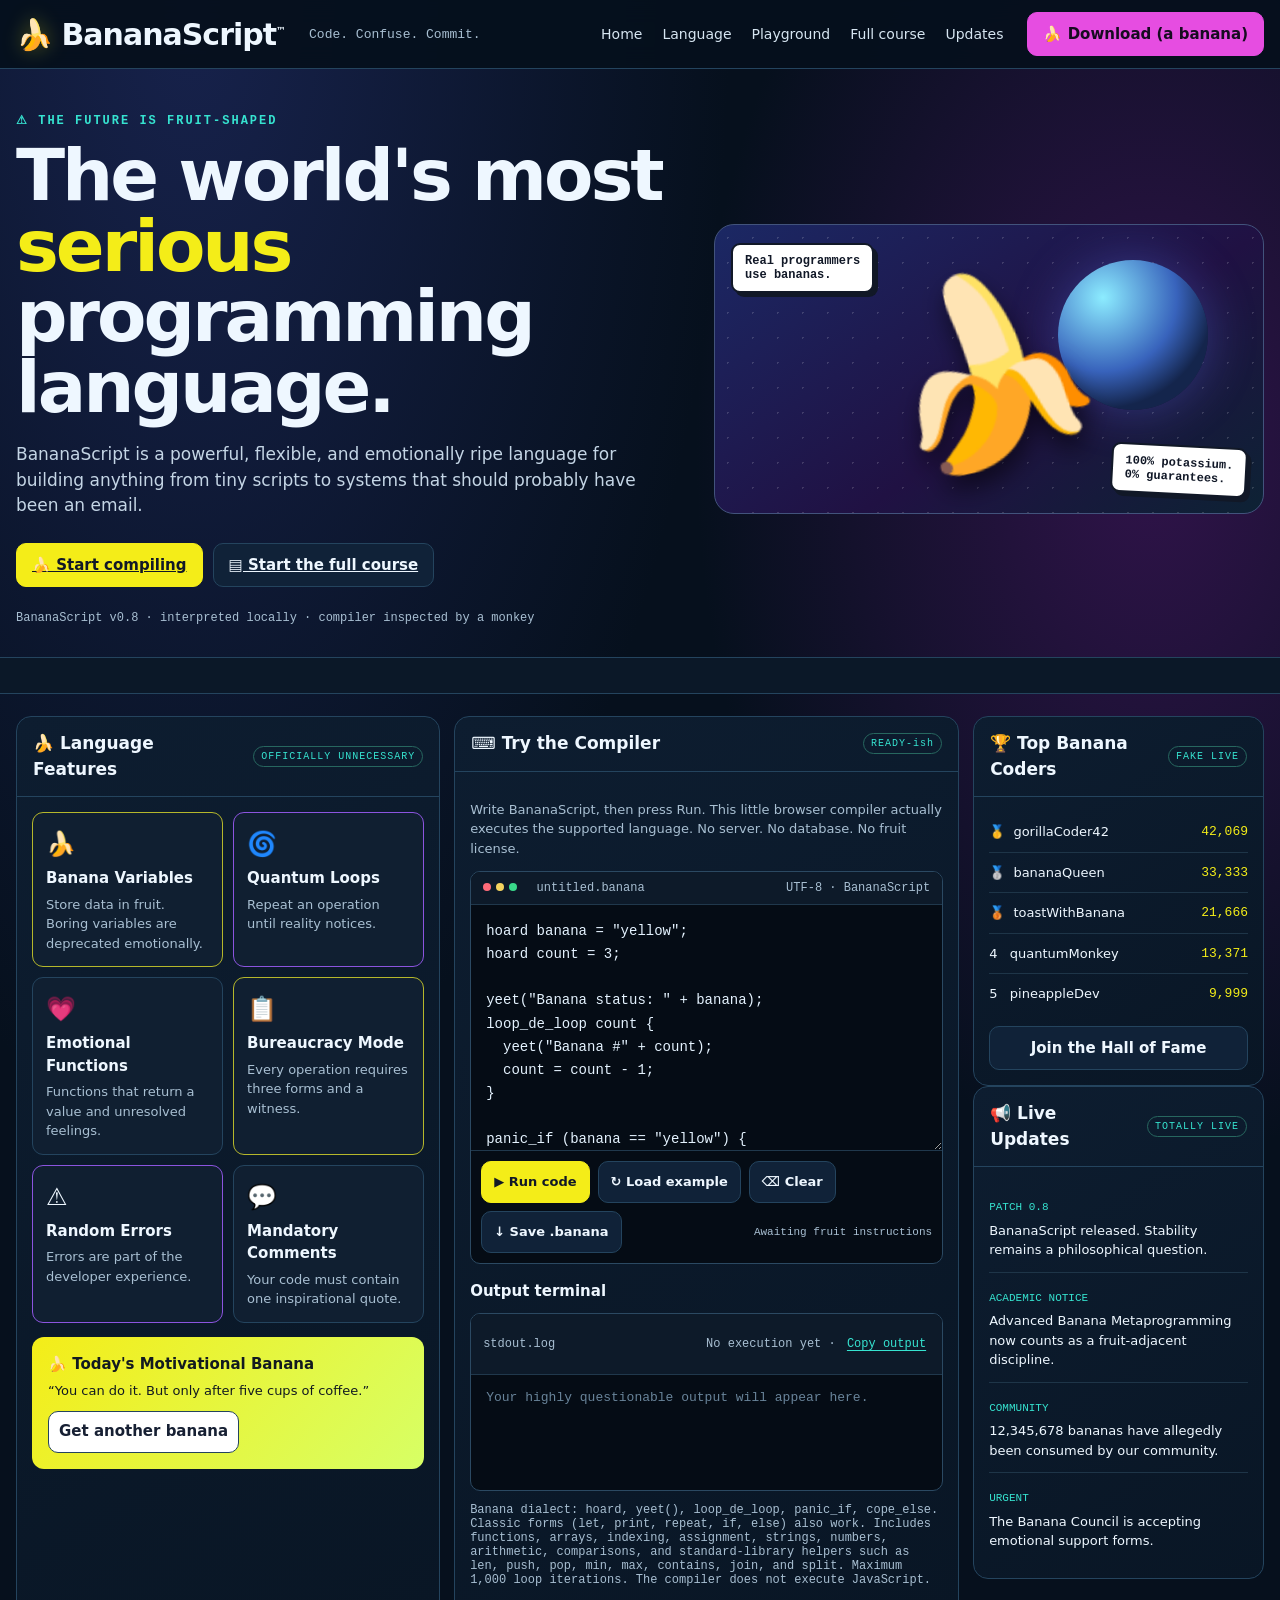
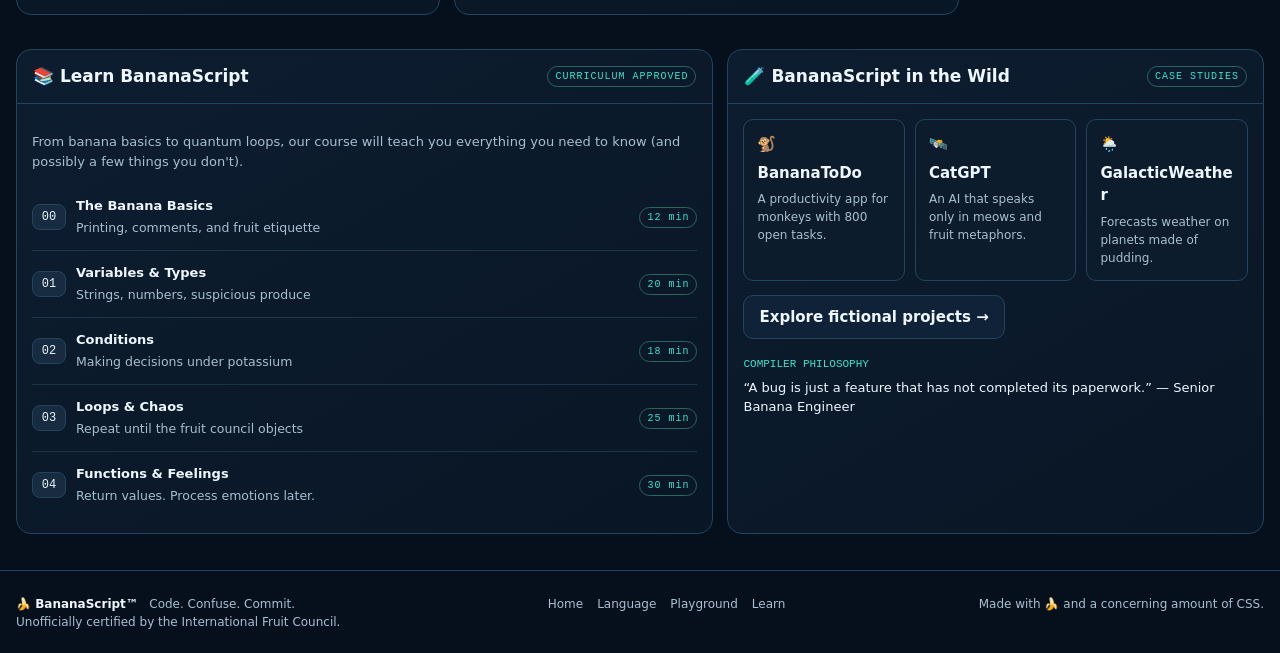
==== index.html @ ea444e45 "Update BananaScript release version to v0.8" ====
<!doctype html>
<html lang="en">
<head>
  <meta charset="utf-8">
  <meta name="viewport" content="width=device-width, initial-scale=1">
  <meta name="theme-color" content="#06101d"><meta name="description" content="Learn programming from zero to advanced with absurd examples, real concepts, and hands-on practice."><link rel="manifest" href="manifest.webmanifest"><link rel="icon" type="image/svg+xml" href="assets/banana.svg"><link rel="apple-touch-icon" href="assets/banana.svg">
  <meta name="description" content="BananaScript: a deeply unserious programming language with a surprisingly real browser compiler.">
  <title>BananaScript — Code. Confuse. Commit.</title>
  <link rel="stylesheet" href="css/style.css">
  <script src="js/app.js" defer></script><script src="js/pwa.js" defer></script>
</head>
<body>
<header class="topbar">
  <div class="wrap nav">
    <a class="brand" href="#home"><span class="banana">🍌</span> BananaScript<sup>™</sup></a>
    <span class="tagline">Code. Confuse. Commit.</span>
    <nav class="navlinks" aria-label="Main navigation">
      <a href="index.html">Home</a><a href="#language">Language</a><a href="#playground">Playground</a><a href="learn.html">Full course</a><a href="#updates">Updates</a>
    </nav>
    <div class="nav-actions"><button class="navbutton" id="installButton" hidden>⬇ Install app</button><button class="navbutton" id="bananaButton">🍌 Download (a banana)</button></div>
  </div>
</header>
<main id="home">
  <section class="wrap hero">
    <div>
      <div class="eyebrow">⚠ THE FUTURE IS FRUIT-SHAPED</div>
      <h1>The world's most <span>serious</span> programming language.</h1>
      <p>BananaScript is a powerful, flexible, and emotionally ripe language for building anything from tiny scripts to systems that should probably have been an email.</p>
      <div class="actions"><a class="btn primary" href="#playground">🍌 Start compiling</a><a class="btn" href="learn.html">▤ Start the full course</a></div>
      <div class="micro">BananaScript v0.8 · interpreted locally · compiler inspected by a monkey</div>
    </div>
    <div class="hero-art" aria-label="A banana in a cosmic programming universe">
      <div class="planet"></div><div class="bigbanana" aria-hidden="true">🍌</div>
      <div class="floatnote note1">Real programmers<br>use bananas.</div>
      <div class="floatnote note2">100% potassium.<br>0% guarantees.</div>
    </div>
  </section>
  <div class="ticker" aria-hidden="true"><span>🍌 BREAKING: BANANAS DECLARED TURING-COMPLETE BY A PANEL OF THREE MONKEYS · NEW PATCH: FIXED A BUG, INTRODUCED A FRUIT · PLEASE DO NOT RUN THE COMPILER IN A MICROWAVE · THE BANANA COUNCIL IS WATCHING · </span></div>
  <section class="wrap layout">
    <section class="panel" id="language">
      <div class="panelhead"><h2>🍌 Language Features</h2><span class="pill">OFFICIALLY UNNECESSARY</span></div>
      <div class="panelbody">
        <div class="featuregrid">
          <article class="feature"><div class="emoji">🍌</div><h3>Banana Variables</h3><p>Store data in fruit. Boring variables are deprecated emotionally.</p></article>
          <article class="feature"><div class="emoji">🌀</div><h3>Quantum Loops</h3><p>Repeat an operation until reality notices.</p></article>
          <article class="feature"><div class="emoji">💗</div><h3>Emotional Functions</h3><p>Functions that return a value and unresolved feelings.</p></article>
          <article class="feature"><div class="emoji">📋</div><h3>Bureaucracy Mode</h3><p>Every operation requires three forms and a witness.</p></article>
          <article class="feature"><div class="emoji">⚠️</div><h3>Random Errors</h3><p>Errors are part of the developer experience.</p></article>
          <article class="feature"><div class="emoji">💬</div><h3>Mandatory Comments</h3><p>Your code must contain one inspirational quote.</p></article>
        </div>
        <div class="bananaquote"><strong>🍌 Today's Motivational Banana</strong><p id="quote">“You can do it. But only after five cups of coffee.”</p><button class="btn quote-btn" id="quoteButton">Get another banana</button></div>
      </div>
    </section>
    <section class="panel" id="playground">
      <div class="panelhead"><h2>⌨ Try the Compiler</h2><span class="pill" id="compilerState">READY-ish</span></div>
      <div class="panelbody">
        <p class="intro">Write BananaScript, then press Run. This little browser compiler actually executes the supported language. No server. No database. No fruit license.</p>
        <div class="codebox">
          <div class="editorbar"><span><i class="dot red"></i><i class="dot yellow"></i><i class="dot green"></i> &nbsp;untitled.banana</span><span>UTF-8 · BananaScript</span></div>
          <label class="sr" for="editor">BananaScript code editor</label>
          <textarea class="editor" id="editor" spellcheck="false" autocapitalize="off" autocomplete="off">hoard banana = "yellow";
hoard count = 3;

yeet("Banana status: " + banana);
loop_de_loop count {
  yeet("Banana #" + count);
  count = count - 1;
}

panic_if (banana == "yellow") {
  yeet("Potassium protocol: APPROVED");
} cope_else {
  yeet("Please contact Fruit Support.");
}</textarea>
          <div class="toolbar"><button class="btn primary" id="runButton">▶ Run code</button><button class="btn" id="exampleButton">↻ Load example</button><button class="btn" id="clearButton">⌫ Clear</button><button class="btn" id="saveCodeButton">↓ Save .banana</button><span class="status" id="status">Awaiting fruit instructions</span></div>
        </div>
        <h3 class="subheading">Output terminal</h3>
        <div class="codebox"><div class="editorbar"><span>stdout.log</span><span><span id="runtime">No execution yet</span> · <button class="text-button" id="copyOutputButton" type="button">Copy output</button></span></div><pre class="output" id="output" aria-live="polite"></pre></div>
        <p class="micro footnote">Banana dialect: hoard, yeet(), loop_de_loop, panic_if, cope_else. Classic forms (let, print, repeat, if, else) also work. Includes functions, arrays, indexing, assignment, strings, numbers, arithmetic, comparisons, and standard-library helpers such as len, push, pop, min, max, contains, join, and split. Maximum 1,000 loop iterations. The compiler does not execute JavaScript.</p>
      </div>
    </section>
    <aside class="sidecol">
      <section class="panel">
        <div class="panelhead"><h3>🏆 Top Banana Coders</h3><span class="pill">FAKE LIVE</span></div>
        <div class="panelbody">
          <div class="rankrow"><span>🥇 &nbsp;gorillaCoder42</span><span>42,069</span></div>
          <div class="rankrow"><span>🥈 &nbsp;bananaQueen</span><span>33,333</span></div>
          <div class="rankrow"><span>🥉 &nbsp;toastWithBanana</span><span>21,666</span></div>
          <div class="rankrow"><span>4 &nbsp; quantumMonkey</span><span>13,371</span></div>
          <div class="rankrow"><span>5 &nbsp; pineappleDev</span><span>9,999</span></div>
          <button class="btn full" id="hallButton">Join the Hall of Fame</button>
        </div>
      </section>
      <section class="panel" id="updates">
        <div class="panelhead"><h3>📢 Live Updates</h3><span class="pill">TOTALLY LIVE</span></div>
        <div class="panelbody">
          <article class="notice"><small>PATCH 0.8</small><p>BananaScript released. Stability remains a philosophical question.</p></article>
          <article class="notice"><small>ACADEMIC NOTICE</small><p>Advanced Banana Metaprogramming now counts as a fruit-adjacent discipline.</p></article>
          <article class="notice"><small>COMMUNITY</small><p>12,345,678 bananas have allegedly been consumed by our community.</p></article>
          <article class="notice"><small>URGENT</small><p>The Banana Council is accepting emotional support forms.</p></article>
        </div>
      </section>
    </aside>
  </section>
  <section class="wrap bottomgrid" id="learn">
    <section class="panel">
      <div class="panelhead"><h2>📚 Learn BananaScript</h2><span class="pill">CURRICULUM APPROVED</span></div>
      <div class="panelbody">
        <p class="intro">From banana basics to quantum loops, our course will teach you everything you need to know (and possibly a few things you don't).</p>
        <div class="lessonrow"><span class="lessonnum">00</span><div><strong>The Banana Basics</strong><small>Printing, comments, and fruit etiquette</small></div><span class="pill">12 min</span></div>
        <div class="lessonrow"><span class="lessonnum">01</span><div><strong>Variables &amp; Types</strong><small>Strings, numbers, suspicious produce</small></div><span class="pill">20 min</span></div>
        <div class="lessonrow"><span class="lessonnum">02</span><div><strong>Conditions</strong><small>Making decisions under potassium</small></div><span class="pill">18 min</span></div>
        <div class="lessonrow"><span class="lessonnum">03</span><div><strong>Loops &amp; Chaos</strong><small>Repeat until the fruit council objects</small></div><span class="pill">25 min</span></div>
        <div class="lessonrow"><span class="lessonnum">04</span><div><strong>Functions &amp; Feelings</strong><small>Return values. Process emotions later.</small></div><span class="pill">30 min</span></div>
      </div>
    </section>
    <section class="panel">
      <div class="panelhead"><h2>🧪 BananaScript in the Wild</h2><span class="pill">CASE STUDIES</span></div>
      <div class="panelbody">
        <div class="docs"><article class="doc"><span>🐒</span><strong>BananaToDo</strong><p>A productivity app for monkeys with 800 open tasks.</p></article><article class="doc"><span>🛰️</span><strong>CatGPT</strong><p>An AI that speaks only in meows and fruit metaphors.</p></article><article class="doc"><span>🌦️</span><strong>GalacticWeather</strong><p>Forecasts weather on planets made of pudding.</p></article></div>
        <button class="btn projects-btn" id="projectsButton">Explore fictional projects →</button>
        <article class="notice"><small>COMPILER PHILOSOPHY</small><p>“A bug is just a feature that has not completed its paperwork.” — Senior Banana Engineer</p></article>
      </div>
    </section>
  </section>
</main>
<footer class="footer"><div class="wrap footerinner"><div><strong>🍌 BananaScript™</strong> &nbsp; Code. Confuse. Commit.<br><span>Unofficially certified by the International Fruit Council.</span></div><div><a href="#home">Home</a><a href="#language">Language</a><a href="#playground">Playground</a><a href="#learn">Learn</a></div><div>Made with 🍌 and a concerning amount of CSS.</div></div></footer>
<div class="toast" id="toast" role="status"></div>
</body>
</html>
---- css/style.css ----
:root{--bg:#06101d;--panel:#0b1a2b;--line:#24445e;--text:#eef7ff;--muted:#a8bfd2;--yellow:#f4ed18;--pink:#e64de1;--cyan:#36e3d0}
*{box-sizing:border-box}html{scroll-behavior:smooth}body{margin:0;background:radial-gradient(ellipse at 15% 0%,#17224c 0,transparent 35%),radial-gradient(ellipse at 90% 20%,#30134a 0,transparent 28%),var(--bg);color:var(--text);font:15px/1.5 system-ui,-apple-system,Segoe UI,sans-serif}a{color:inherit}button,textarea{font:inherit}button{cursor:pointer}.wrap{width:min(1400px,100% - 32px);margin:auto}.topbar{position:sticky;top:0;z-index:10;background:#06101df2;backdrop-filter:blur(12px);border-bottom:1px solid var(--line)}.nav{min-height:68px;display:flex;align-items:center;gap:24px}.brand{font-size:clamp(20px,3vw,30px);font-weight:900;letter-spacing:-1px;text-decoration:none;white-space:nowrap}.brand sup{font-size:10px}.banana{color:var(--yellow);filter:drop-shadow(0 0 10px #f4ed1850)}.tagline{color:var(--muted);font:13px ui-monospace,monospace}.navlinks{display:flex;gap:20px;margin-left:auto}.navlinks a{text-decoration:none;color:#d6e5f1;font-size:14px}.navlinks a:hover{color:var(--yellow)}.navbutton,.btn{border:1px solid var(--line);border-radius:10px;padding:10px 15px;background:#102238;color:var(--text);font-weight:750}.navbutton{background:var(--pink);border-color:var(--pink);color:#160b20}.btn:hover,.navbutton:hover{transform:translateY(-1px);filter:brightness(1.08)}.hero{display:grid;grid-template-columns:1.1fr .9fr;gap:26px;align-items:center;padding:44px 0 32px}.eyebrow{color:var(--cyan);font:700 12px ui-monospace,monospace;letter-spacing:2px}.hero h1{font-size:clamp(38px,6vw,72px);line-height:.98;letter-spacing:-3px;margin:12px 0 20px}.hero h1 span{color:var(--yellow)}.hero p{color:#c4d5e5;max-width:650px;font-size:17px}.actions{display:flex;gap:10px;flex-wrap:wrap;margin:24px 0}.btn.primary{background:var(--yellow);color:#111827;border-color:var(--yellow)}.micro{font:12px ui-monospace,monospace;color:var(--muted)}.hero-art{position:relative;min-height:290px;border:1px solid #42537c;border-radius:20px;overflow:hidden;background:linear-gradient(145deg,#1b2864,#201143 58%,#0d2234);display:grid;place-items:center}.hero-art:before{content:"";position:absolute;inset:0;background-image:radial-gradient(#ffffff80 1px,transparent 1px);background-size:25px 25px;opacity:.3}.planet{position:absolute;width:150px;height:150px;border-radius:50%;right:10%;top:12%;background:radial-gradient(circle at 30% 25%,#8cecff,#3863bc 48%,#14254c 72%);box-shadow:0 0 50px #5f7eff55}.bigbanana{z-index:1;font-size:clamp(100px,18vw,180px);filter:drop-shadow(0 14px 12px #0008);transform:rotate(-12deg)}.floatnote{position:absolute;z-index:2;background:#fff;color:#111827;border:2px solid #111827;border-radius:9px;padding:9px 12px;font:700 12px ui-monospace,monospace;box-shadow:4px 4px 0 #111827}.note1{top:18px;left:16px}.note2{right:16px;bottom:18px;transform:rotate(3deg)}.ticker{border-block:1px solid var(--line);background:#0b1828;padding:10px 0;overflow:hidden;color:var(--yellow);font:12px ui-monospace,monospace;white-space:nowrap}.ticker span{display:inline-block;padding-left:100%;animation:marquee 28s linear infinite}@keyframes marquee{to{transform:translateX(-100%)}}.layout{display:grid;grid-template-columns:minmax(0,1.05fr) minmax(0,1.25fr) minmax(230px,.72fr);gap:14px;padding:22px 0 34px}.panel{background:linear-gradient(150deg,#0d1d30,#091625);border:1px solid var(--line);border-radius:15px;overflow:hidden;min-width:0}.panelhead{padding:14px 16px;border-bottom:1px solid var(--line);display:flex;align-items:center;justify-content:space-between;gap:10px}.panelhead h2,.panelhead h3{margin:0;font-size:17px}.panelbody{padding:15px}.featuregrid{display:grid;grid-template-columns:1fr 1fr;gap:10px}.feature{border:1px solid var(--line);border-radius:11px;padding:13px;background:#101f31}.feature:nth-child(3n+1){border-color:#b5b72b}.feature:nth-child(3n+2){border-color:#8b54df}.emoji{font-size:24px}.feature h3{margin:5px 0;font-size:15px}.feature p,.intro{color:var(--muted);font-size:13px}.feature p{margin:0}.sectionlabel,.pill{font:10px ui-monospace,monospace;color:var(--cyan);letter-spacing:1px}.pill{border:1px solid #27675f;border-radius:99px;padding:4px 7px;white-space:nowrap}.codebox{background:#050c15;border:1px solid #2b4962;border-radius:10px;overflow:hidden}.editorbar{display:flex;align-items:center;justify-content:space-between;background:#0d1a29;padding:9px 12px;color:var(--muted);font:12px ui-monospace,monospace;border-bottom:1px solid #20384c}.dot{display:inline-block;width:8px;height:8px;border-radius:50%;background:#ff6b79;margin-right:5px}.dot.yellow{background:#f4d35e}.dot.green{background:#39d98a}.editor{display:block;width:100%;min-height:245px;resize:vertical;border:0;outline:0;background:transparent;color:#e5f3ff;padding:15px;font:14px/1.65 ui-monospace,SFMono-Regular,Consolas,monospace;tab-size:2;white-space:pre;overflow:auto}.toolbar{display:flex;gap:8px;flex-wrap:wrap;padding:10px;border-top:1px solid #20384c}.toolbar .btn{padding:8px 12px;font-size:13px}.status{margin-left:auto;align-self:center;color:var(--muted);font:11px ui-monospace,monospace}.output{min-height:115px;max-height:250px;overflow:auto;margin:0;padding:13px 15px;white-space:pre-wrap;overflow-wrap:anywhere;color:#c5f9e8;font:13px/1.6 ui-monospace,monospace}.output:empty:before{content:"Your highly questionable output will appear here.";color:#69849a}.output.error{color:#ff9cad}.subheading{font-size:15px;margin:16px 0 10px}.rankrow{display:flex;justify-content:space-between;gap:10px;padding:10px 0;border-bottom:1px solid #1e3548;font-size:13px}.rankrow:last-of-type{border:0}.rankrow span:last-child{color:var(--yellow);font-family:ui-monospace,monospace}.full{width:100%;margin-top:12px}.bananaquote{background:linear-gradient(130deg,#f4ed18,#d7ff65);color:#121a20;border-radius:12px;padding:16px;margin-top:14px}.bananaquote strong{display:block;font-size:15px}.bananaquote p{margin:6px 0 0;font-size:13px}.quote-btn{margin-top:10px;background:#fff;color:#172033;padding:6px 10px}.notice{padding:12px 0;border-bottom:1px solid #1e3548}.notice:last-child{border:0}.notice small{color:var(--cyan);font:11px ui-monospace,monospace}.notice p{margin:4px 0 0;font-size:13px}.lessonrow{display:grid;grid-template-columns:34px 1fr auto;gap:10px;align-items:center;padding:12px 0;border-bottom:1px solid #1e3548}.lessonrow:last-child{border:0}.lessonnum{background:#172c41;border:1px solid var(--line);border-radius:8px;text-align:center;padding:5px;font:12px ui-monospace,monospace}.lessonrow strong{font-size:13px;display:block}.lessonrow small{color:var(--muted)}.bottomgrid{display:grid;grid-template-columns:1.3fr 1fr;gap:14px;padding-bottom:36px}.docs{display:grid;grid-template-columns:repeat(3,1fr);gap:10px}.doc{padding:13px;border:1px solid var(--line);border-radius:10px;background:#0d1c2c}.doc strong{display:block;margin:6px 0}.doc p{font-size:12px;color:var(--muted);margin:0}.projects-btn{margin-top:14px}.footer{border-top:1px solid var(--line);padding:24px 0;color:var(--muted);font-size:12px}.footerinner{display:flex;justify-content:space-between;gap:16px;flex-wrap:wrap}.footer strong{color:var(--text)}.footer a{margin-left:14px;text-decoration:none}.toast{position:fixed;bottom:18px;left:50%;transform:translateX(-50%);background:var(--yellow);color:#111827;padding:11px 16px;border-radius:10px;font-weight:800;box-shadow:0 8px 30px #0008;display:none;z-index:20}.toast.show{display:block}.sr{position:absolute;width:1px;height:1px;padding:0;margin:-1px;overflow:hidden;clip:rect(0,0,0,0);white-space:nowrap;border:0}
@media(max-width:1050px){.layout{grid-template-columns:1fr 1.2fr}.sidecol{grid-column:1/-1;display:grid;grid-template-columns:1fr 1fr;gap:14px}.navlinks{gap:12px}.tagline{display:none}}
@media(max-width:720px){.wrap{width:min(100% - 22px,1400px)}.nav{gap:12px;min-height:60px}.navlinks{display:none}.navbutton{margin-left:auto;padding:8px 10px;font-size:12px}.hero{grid-template-columns:1fr;padding-top:28px}.hero h1{letter-spacing:-2px}.hero-art{min-height:220px}.layout{grid-template-columns:1fr}.sidecol{grid-column:auto;display:flex;flex-direction:column}.bottomgrid{grid-template-columns:1fr}.docs{grid-template-columns:1fr}.featuregrid{grid-template-columns:1fr 1fr}.panelhead{align-items:flex-start}.panelhead h2,.panelhead h3{font-size:15px}.pill{font-size:9px}.status{width:100%;margin-left:0}}
@media(prefers-reduced-motion:reduce){*,*:before,*:after{animation:none!important;scroll-behavior:auto!important}}
/* PWA controls and small-screen resilience */
.nav-actions{display:flex;align-items:center;gap:8px}.navbutton[hidden]{display:none!important}img,svg,video,canvas{max-width:100%}pre,code{overflow-wrap:anywhere}textarea{max-width:100%;min-width:0}@media(max-width:760px){.nav{flex-wrap:wrap;gap:10px}.navlinks{order:3;width:100%;overflow-x:auto;white-space:nowrap;padding-bottom:5px}.tagline{display:none}.nav-actions{margin-left:auto;flex-wrap:wrap}.navbutton{font-size:12px;padding:9px 10px}.hero,.layout,.bottomgrid,.academy-layout,.practice-grid,.course-bottom{grid-template-columns:minmax(0,1fr)!important}.wrap{width:min(100% - 24px,1200px)}.panelhead{gap:10px;flex-wrap:wrap}.toolbar{flex-wrap:wrap}.toolbar .btn{max-width:100%}.lesson-nav{flex-wrap:wrap}.lesson-nav .btn{flex:1 1 130px}.syllabus-grid,.syntax-grid,.featuregrid{grid-template-columns:repeat(auto-fit,minmax(min(100%,220px),1fr))!important}.editor{font-size:14px;min-height:220px}.course-stamp{max-width:260px;margin:auto}}@media(max-width:380px){.nav-actions{width:100%}.nav-actions .navbutton{flex:1}.hero h1{font-size:clamp(2.2rem,12vw,3.5rem)}.panelbody{padding:14px}}

.text-button{border:0;background:transparent;color:var(--cyan);font:inherit;text-decoration:underline;text-underline-offset:3px;cursor:pointer;padding:2px 4px}.text-button:hover{color:var(--yellow)}.text-button:focus-visible{outline:2px solid var(--yellow);outline-offset:3px;border-radius:4px}

/* Responsive refinement: phones, tablets, touch, zoom and narrow embedded views */
:root{scroll-padding-top:78px}
html{overflow-x:clip}
body{min-width:0;overflow-wrap:anywhere}
button,a,textarea{touch-action:manipulation}
button,.btn,.navbutton{min-height:42px}
a:focus-visible,button:focus-visible,textarea:focus-visible{outline:3px solid var(--cyan);outline-offset:3px}
.panel,.panelbody,.panelhead,.codebox,.editorbar,.toolbar,.nav-actions{min-width:0}
.editor{display:block;width:100%;max-width:100%;min-width:0;resize:vertical;tab-size:2}
pre,.output,.editor{overflow-wrap:anywhere;word-break:normal}
img,iframe,video,canvas{height:auto;max-width:100%}
@media(max-width:900px){
  .nav{flex-wrap:wrap;padding:10px 0}
  .brand{margin-right:auto}
  .tagline{display:none}
  .navlinks{order:3;display:flex;width:100%;margin:0;gap:8px;overflow-x:auto;padding:4px 0 8px;scrollbar-width:thin}
  .navlinks a{flex:0 0 auto;padding:8px 10px;border:1px solid var(--line);border-radius:9px}
  .nav-actions{margin-left:0}
  .layout{grid-template-columns:minmax(0,1fr)!important}
  .sidecol{display:grid;grid-template-columns:repeat(auto-fit,minmax(min(100%,260px),1fr))}
}
@media(max-width:600px){
  .wrap{width:calc(100% - 24px)}
  .hero,.academy-hero{grid-template-columns:minmax(0,1fr);gap:18px;padding-top:26px}
  .hero h1,.academy-hero h1{font-size:clamp(2.25rem,10vw,3.5rem);letter-spacing:-1.5px}
  .hero p,.academy-hero p{font-size:16px}
  .hero-art{min-height:190px}
  .floatnote{font-size:10px;padding:7px 9px}
  .featuregrid,.docs{grid-template-columns:repeat(2,minmax(0,1fr))}
  .panelhead{padding:13px 14px}
  .panelbody{padding:14px}
  .editor{font-size:16px;line-height:1.6;min-height:210px}
  .editorbar{gap:8px;flex-wrap:wrap;font-size:11px}
  .toolbar .btn,.actions .btn{flex:1 1 135px}
  .status{flex:1 1 100%}
  .course-progress{padding:13px}
  .progress-copy{flex-wrap:wrap}
  .academy-layout{grid-template-columns:minmax(0,1fr)}
  .course-sidebar{position:static}
  .module-list{max-height:280px}
  .lesson-content{padding:17px;min-height:0}
  .lesson-nav{padding:13px}
  .practice-grid{padding:14px;gap:16px}
  .course-stamp{height:180px}
  .footerinner{flex-direction:column}
}
@media(max-width:360px){
  .featuregrid,.docs{grid-template-columns:minmax(0,1fr)}
  .nav-actions{width:100%}
  .nav-actions .navbutton{flex:1}
  .navbutton{white-space:normal}
  .hero h1,.academy-hero h1{font-size:2.2rem}
  .pill{white-space:normal}
}
@media(orientation:landscape) and (max-height:500px) and (max-width:900px){
  .topbar{position:relative}
  .hero{padding-top:18px}
  .hero-art{min-height:150px}
}
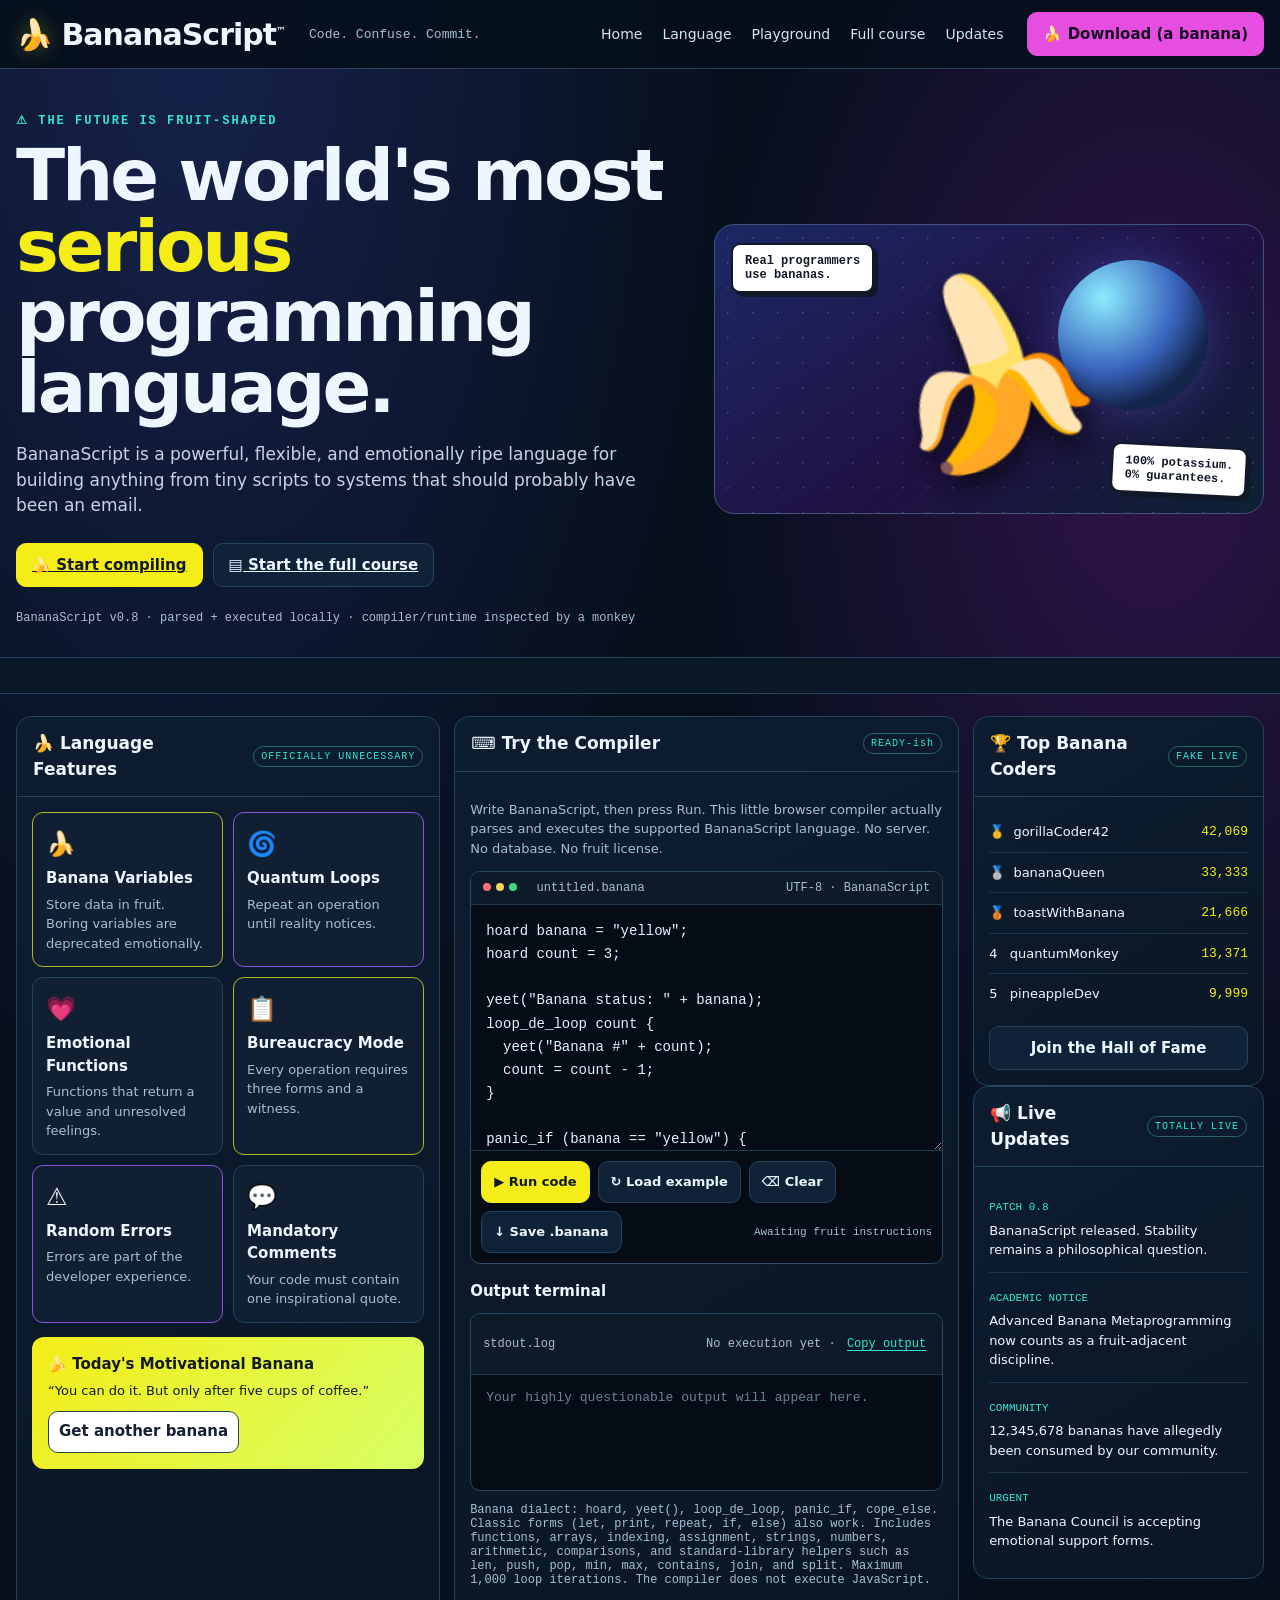
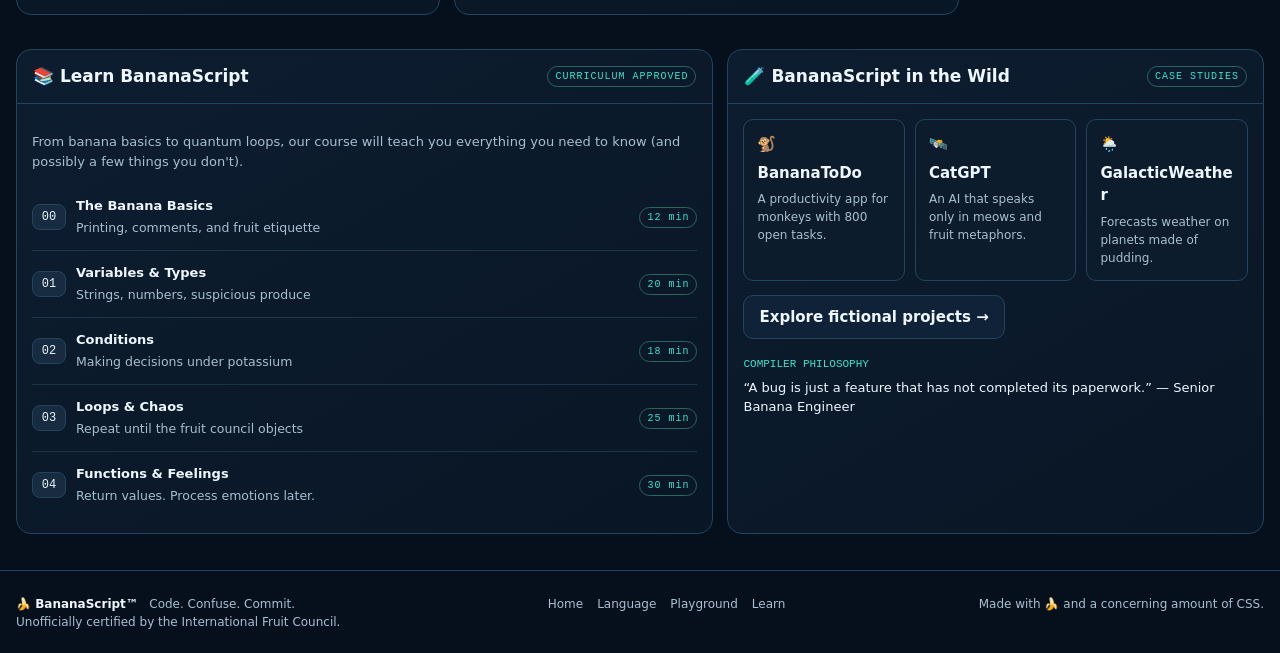
==== commit 994e5dd2: "Load the shared BananaScript compiler before Playground UI" ====
--- a/index.html
+++ b/index.html
@@ -7,7 +7,7 @@
   <meta name="description" content="BananaScript: a deeply unserious programming language with a surprisingly real browser compiler.">
   <title>BananaScript — Code. Confuse. Commit.</title>
   <link rel="stylesheet" href="css/style.css">
-  <script src="js/app.js" defer></script><script src="js/pwa.js" defer></script>
+  <script src="js/banana.js?v=2" defer></script><script src="js/app.js?v=2" defer></script><script src="js/pwa.js" defer></script>
 </head>
 <body>
 <header class="topbar">
@@ -27,7 +27,7 @@
       <h1>The world's most <span>serious</span> programming language.</h1>
       <p>BananaScript is a powerful, flexible, and emotionally ripe language for building anything from tiny scripts to systems that should probably have been an email.</p>
       <div class="actions"><a class="btn primary" href="#playground">🍌 Start compiling</a><a class="btn" href="learn.html">▤ Start the full course</a></div>
-      <div class="micro">BananaScript v0.8 · interpreted locally · compiler inspected by a monkey</div>
+      <div class="micro">BananaScript v0.8 · parsed + executed locally · compiler/runtime inspected by a monkey</div>
     </div>
     <div class="hero-art" aria-label="A banana in a cosmic programming universe">
       <div class="planet"></div><div class="bigbanana" aria-hidden="true">🍌</div>
@@ -54,7 +54,7 @@
     <section class="panel" id="playground">
       <div class="panelhead"><h2>⌨ Try the Compiler</h2><span class="pill" id="compilerState">READY-ish</span></div>
       <div class="panelbody">
-        <p class="intro">Write BananaScript, then press Run. This little browser compiler actually executes the supported language. No server. No database. No fruit license.</p>
+        <p class="intro">Write BananaScript, then press Run. This little browser compiler actually parses and executes the supported BananaScript language. No server. No database. No fruit license.</p>
         <div class="codebox">
           <div class="editorbar"><span><i class="dot red"></i><i class="dot yellow"></i><i class="dot green"></i> &nbsp;untitled.banana</span><span>UTF-8 · BananaScript</span></div>
           <label class="sr" for="editor">BananaScript code editor</label>
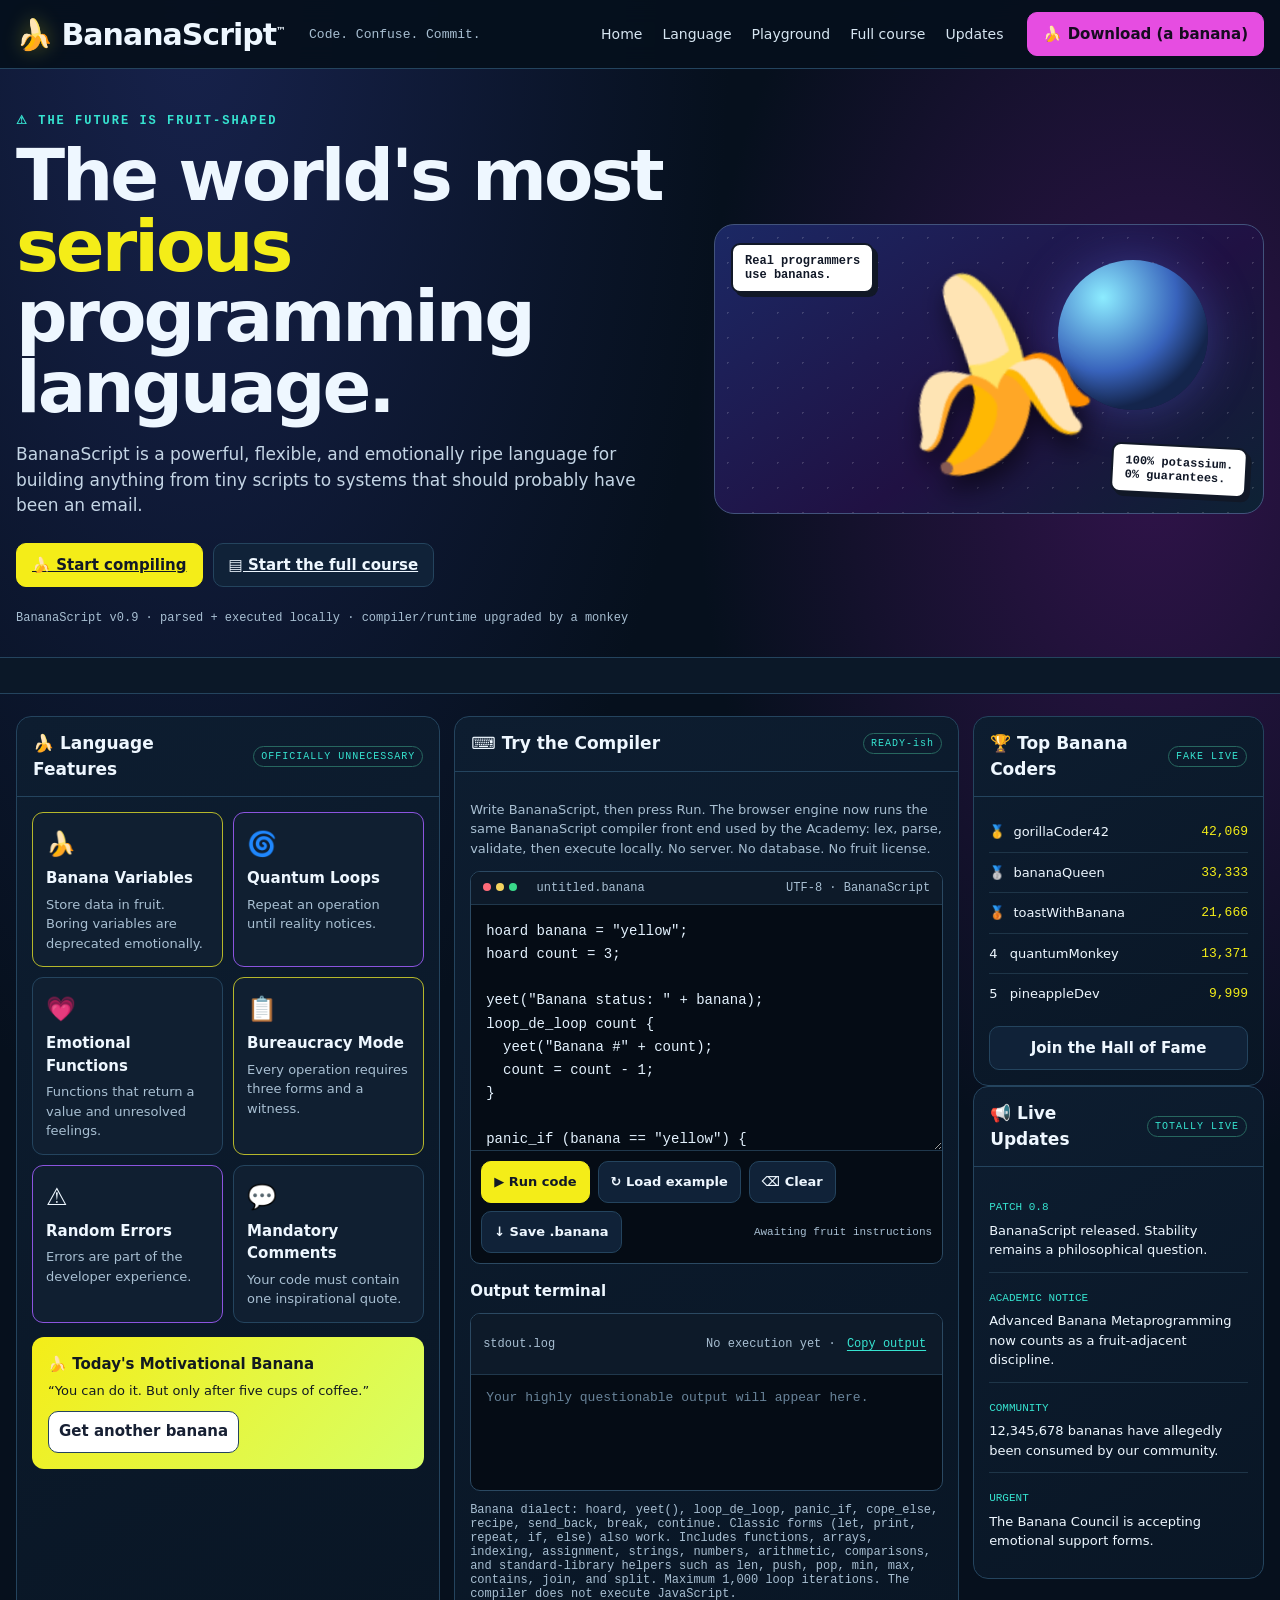
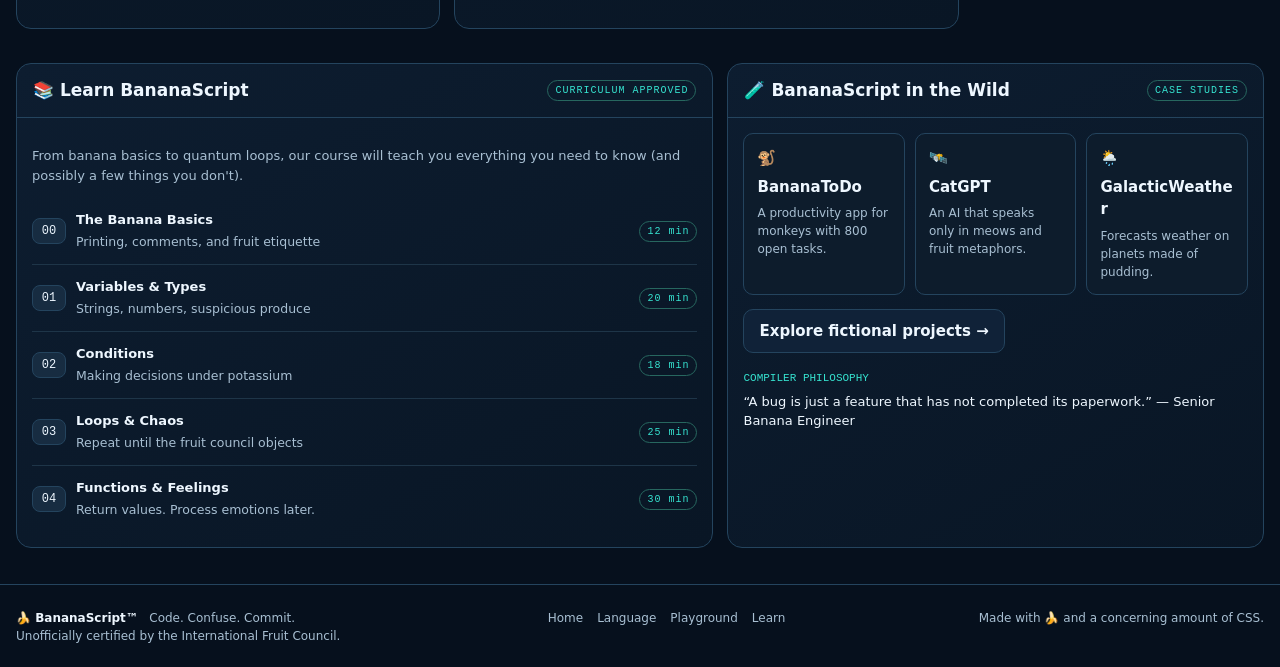
==== commit 862e0e06: "Upgrade BananaScript playground copy to v0.9" ====
--- a/index.html
+++ b/index.html
@@ -27,7 +27,7 @@
       <h1>The world's most <span>serious</span> programming language.</h1>
       <p>BananaScript is a powerful, flexible, and emotionally ripe language for building anything from tiny scripts to systems that should probably have been an email.</p>
       <div class="actions"><a class="btn primary" href="#playground">🍌 Start compiling</a><a class="btn" href="learn.html">▤ Start the full course</a></div>
-      <div class="micro">BananaScript v0.8 · parsed + executed locally · compiler/runtime inspected by a monkey</div>
+      <div class="micro">BananaScript v0.9 · parsed + executed locally · compiler/runtime upgraded by a monkey</div>
     </div>
     <div class="hero-art" aria-label="A banana in a cosmic programming universe">
       <div class="planet"></div><div class="bigbanana" aria-hidden="true">🍌</div>
@@ -54,7 +54,7 @@
     <section class="panel" id="playground">
       <div class="panelhead"><h2>⌨ Try the Compiler</h2><span class="pill" id="compilerState">READY-ish</span></div>
       <div class="panelbody">
-        <p class="intro">Write BananaScript, then press Run. This little browser compiler actually parses and executes the supported BananaScript language. No server. No database. No fruit license.</p>
+        <p class="intro">Write BananaScript, then press Run. The browser engine now runs the same BananaScript compiler front end used by the Academy: lex, parse, validate, then execute locally. No server. No database. No fruit license.</p>
         <div class="codebox">
           <div class="editorbar"><span><i class="dot red"></i><i class="dot yellow"></i><i class="dot green"></i> &nbsp;untitled.banana</span><span>UTF-8 · BananaScript</span></div>
           <label class="sr" for="editor">BananaScript code editor</label>
@@ -76,7 +76,7 @@
         </div>
         <h3 class="subheading">Output terminal</h3>
         <div class="codebox"><div class="editorbar"><span>stdout.log</span><span><span id="runtime">No execution yet</span> · <button class="text-button" id="copyOutputButton" type="button">Copy output</button></span></div><pre class="output" id="output" aria-live="polite"></pre></div>
-        <p class="micro footnote">Banana dialect: hoard, yeet(), loop_de_loop, panic_if, cope_else. Classic forms (let, print, repeat, if, else) also work. Includes functions, arrays, indexing, assignment, strings, numbers, arithmetic, comparisons, and standard-library helpers such as len, push, pop, min, max, contains, join, and split. Maximum 1,000 loop iterations. The compiler does not execute JavaScript.</p>
+        <p class="micro footnote">Banana dialect: hoard, yeet(), loop_de_loop, panic_if, cope_else, recipe, send_back, break, continue. Classic forms (let, print, repeat, if, else) also work. Includes functions, arrays, indexing, assignment, strings, numbers, arithmetic, comparisons, and standard-library helpers such as len, push, pop, min, max, contains, join, and split. Maximum 1,000 loop iterations. The compiler does not execute JavaScript.</p>
       </div>
     </section>
     <aside class="sidecol">
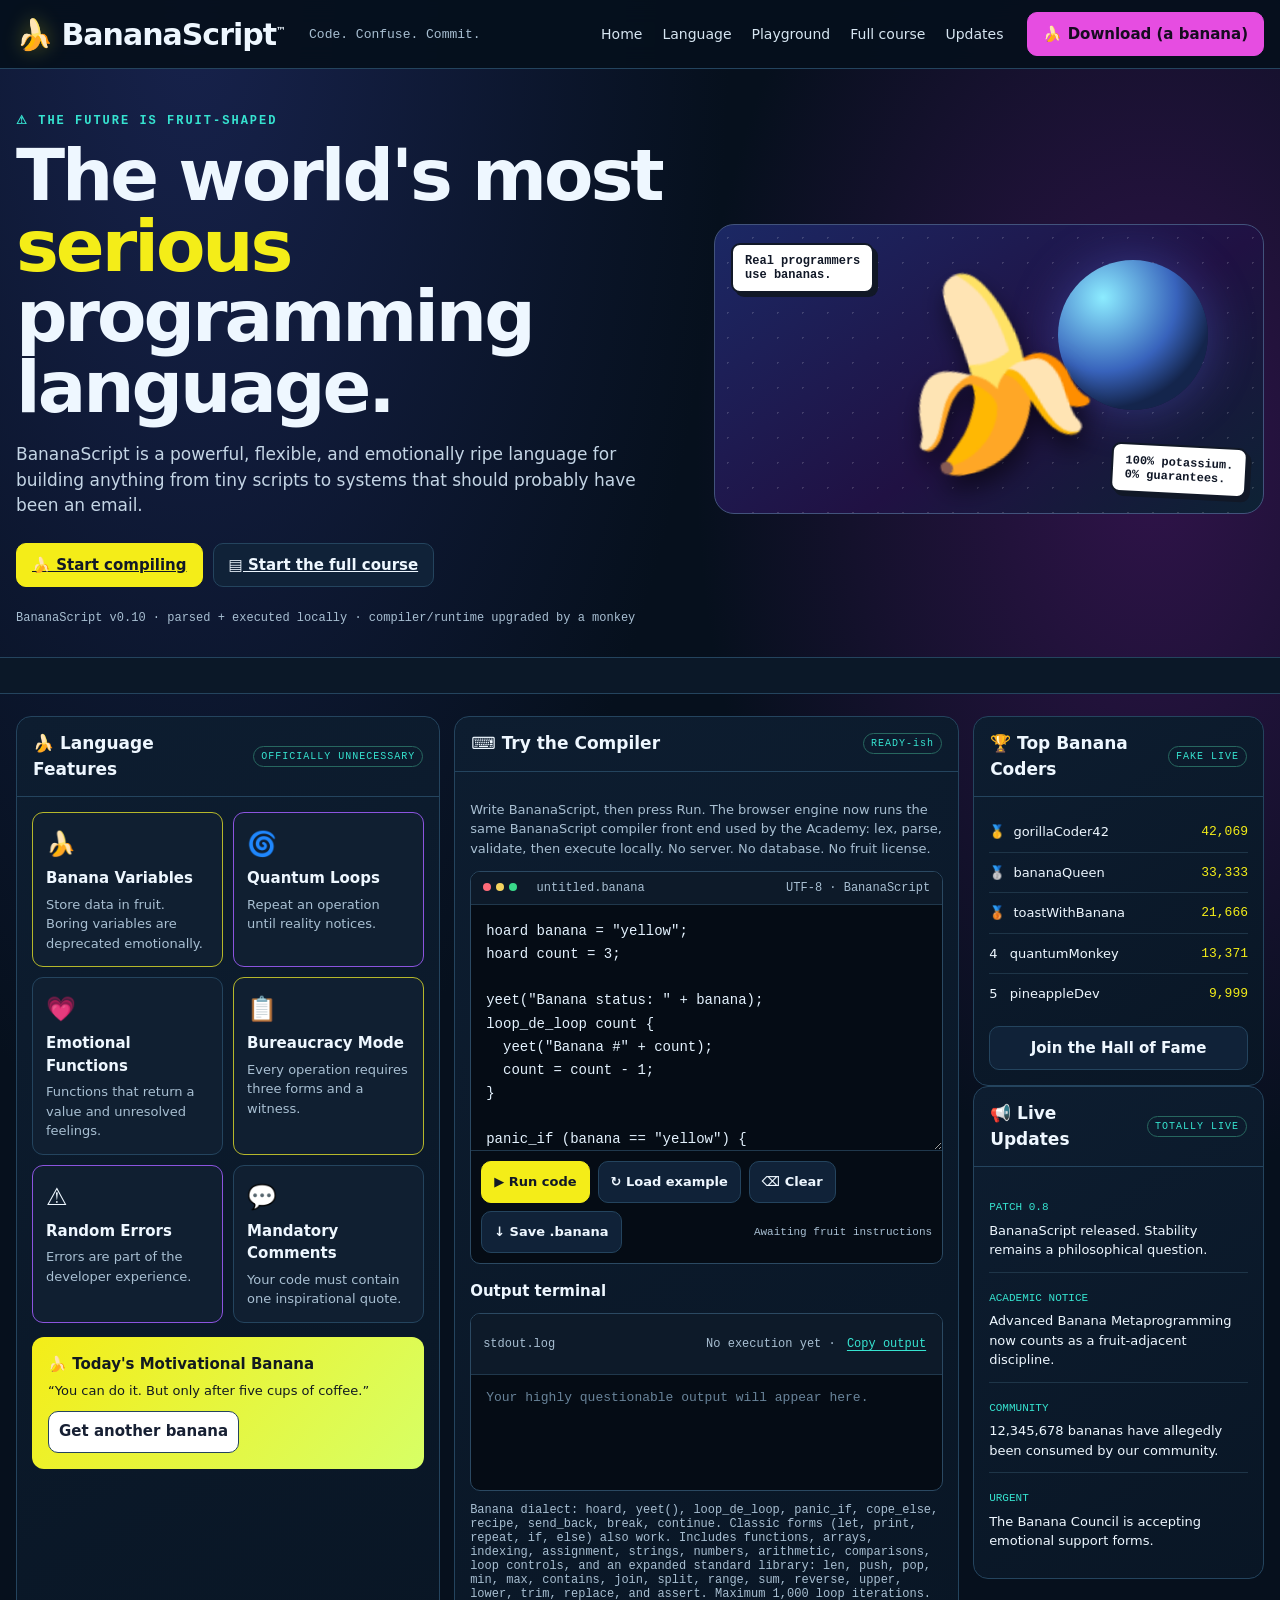
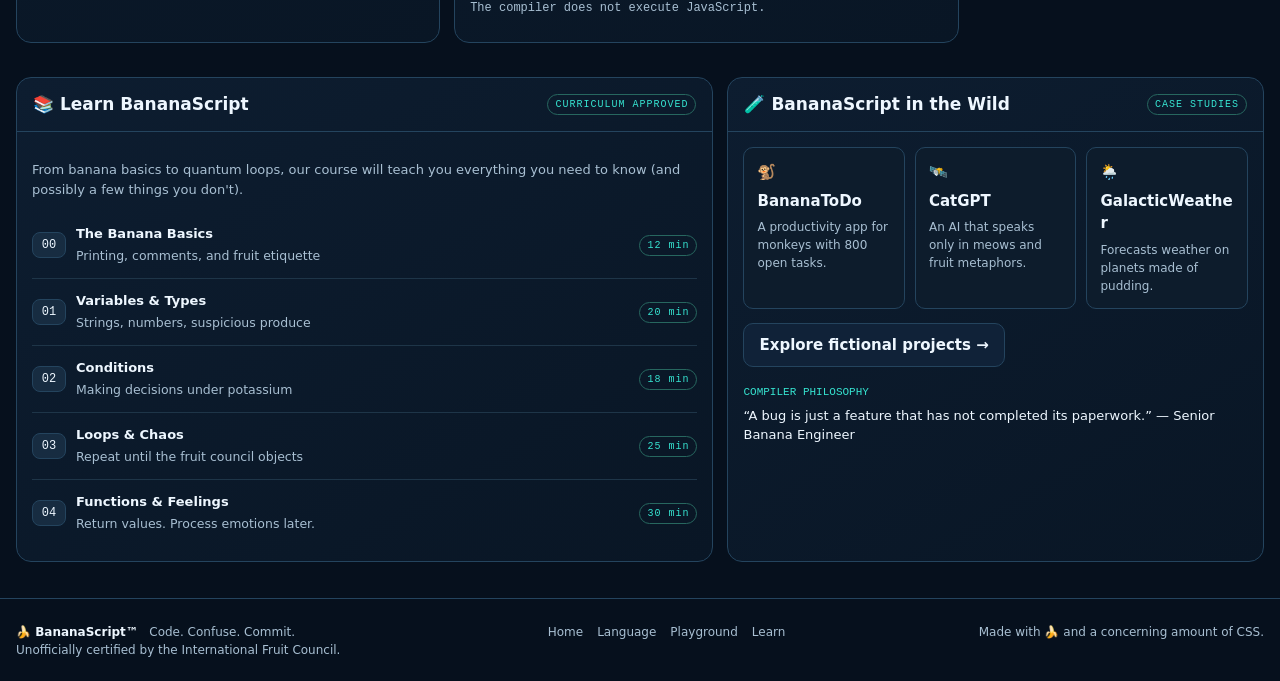
==== commit 0a134e4f: "Upgrade playground to BananaScript v0.10" ====
--- a/index.html
+++ b/index.html
@@ -27,7 +27,7 @@
       <h1>The world's most <span>serious</span> programming language.</h1>
       <p>BananaScript is a powerful, flexible, and emotionally ripe language for building anything from tiny scripts to systems that should probably have been an email.</p>
       <div class="actions"><a class="btn primary" href="#playground">🍌 Start compiling</a><a class="btn" href="learn.html">▤ Start the full course</a></div>
-      <div class="micro">BananaScript v0.9 · parsed + executed locally · compiler/runtime upgraded by a monkey</div>
+      <div class="micro">BananaScript v0.10 · parsed + executed locally · compiler/runtime upgraded by a monkey</div>
     </div>
     <div class="hero-art" aria-label="A banana in a cosmic programming universe">
       <div class="planet"></div><div class="bigbanana" aria-hidden="true">🍌</div>
@@ -76,7 +76,7 @@
         </div>
         <h3 class="subheading">Output terminal</h3>
         <div class="codebox"><div class="editorbar"><span>stdout.log</span><span><span id="runtime">No execution yet</span> · <button class="text-button" id="copyOutputButton" type="button">Copy output</button></span></div><pre class="output" id="output" aria-live="polite"></pre></div>
-        <p class="micro footnote">Banana dialect: hoard, yeet(), loop_de_loop, panic_if, cope_else, recipe, send_back, break, continue. Classic forms (let, print, repeat, if, else) also work. Includes functions, arrays, indexing, assignment, strings, numbers, arithmetic, comparisons, and standard-library helpers such as len, push, pop, min, max, contains, join, and split. Maximum 1,000 loop iterations. The compiler does not execute JavaScript.</p>
+        <p class="micro footnote">Banana dialect: hoard, yeet(), loop_de_loop, panic_if, cope_else, recipe, send_back, break, continue. Classic forms (let, print, repeat, if, else) also work. Includes functions, arrays, indexing, assignment, strings, numbers, arithmetic, comparisons, loop controls, and an expanded standard library: len, push, pop, min, max, contains, join, split, range, sum, reverse, upper, lower, trim, replace, and assert. Maximum 1,000 loop iterations. The compiler does not execute JavaScript.</p>
       </div>
     </section>
     <aside class="sidecol">
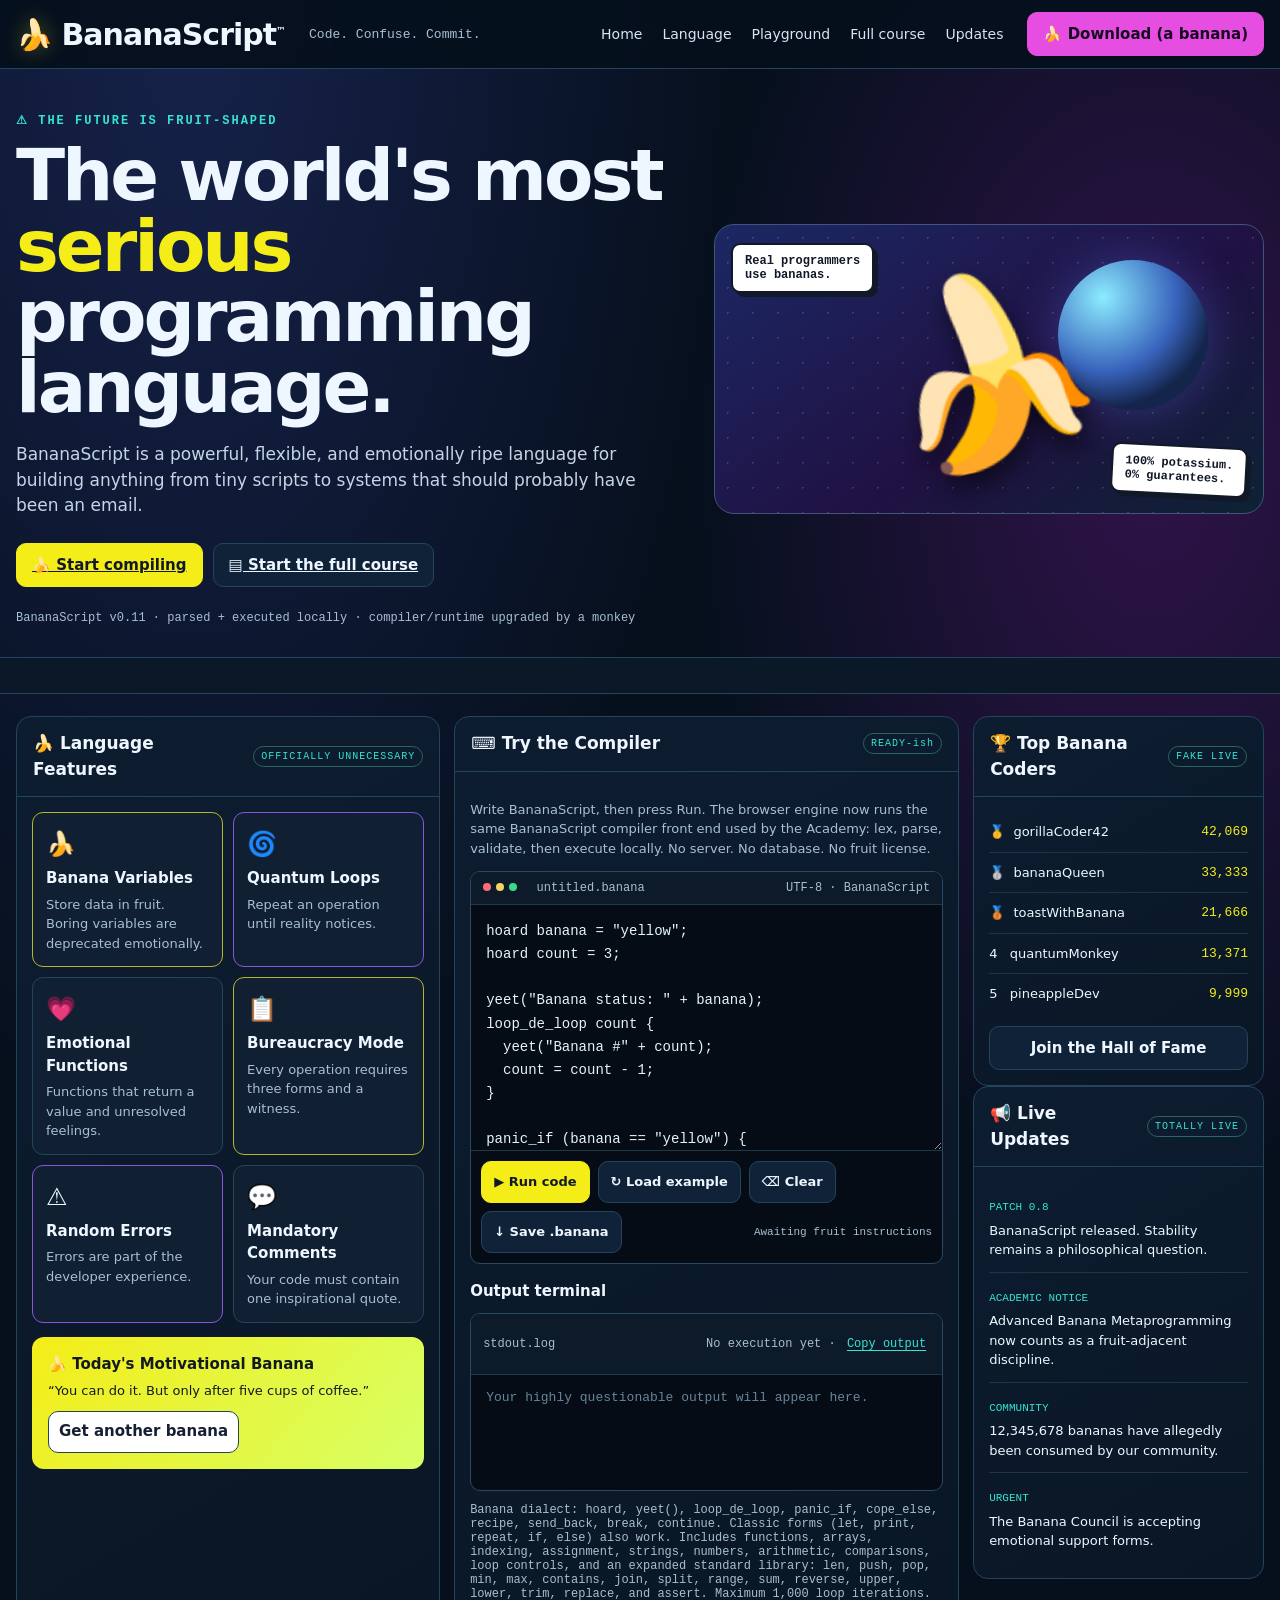
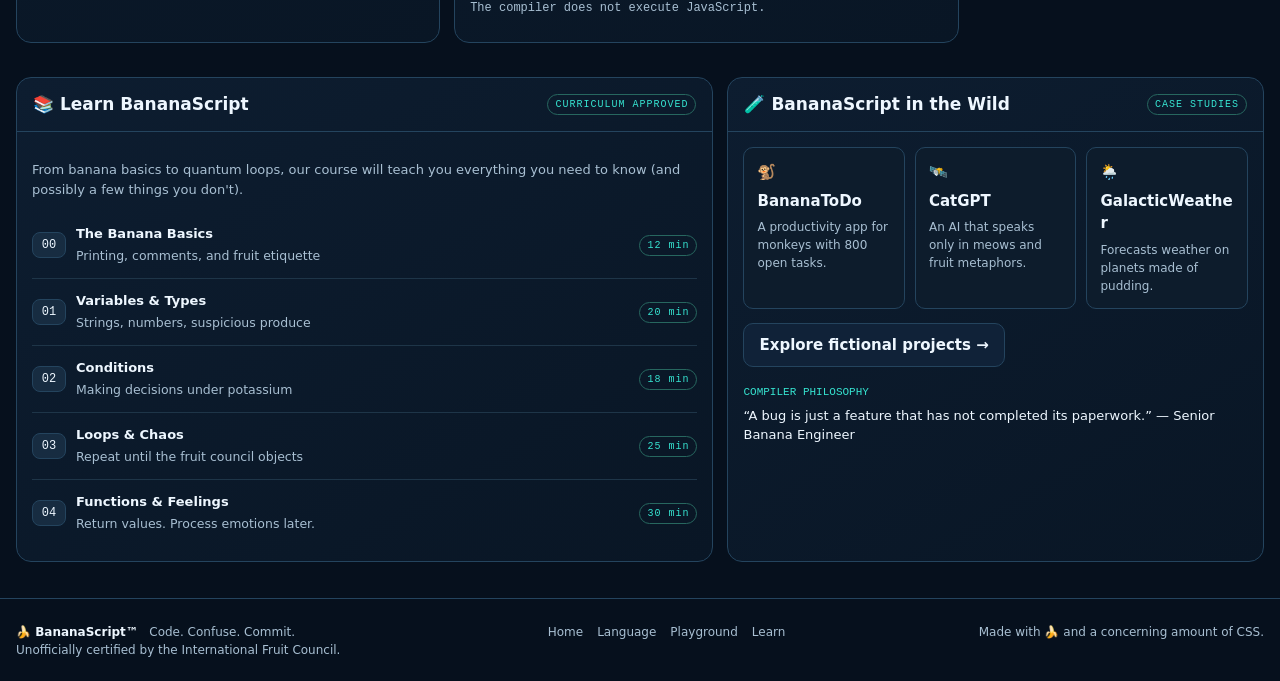
==== commit 2b5cd3a8: "Bump BananaScript runtime cache to v0.11" ====
--- a/index.html
+++ b/index.html
@@ -7,7 +7,7 @@
   <meta name="description" content="BananaScript: a deeply unserious programming language with a surprisingly real browser compiler.">
   <title>BananaScript — Code. Confuse. Commit.</title>
   <link rel="stylesheet" href="css/style.css">
-  <script src="js/banana.js?v=2" defer></script><script src="js/app.js?v=2" defer></script><script src="js/pwa.js" defer></script>
+  <script src="js/banana.js?v=3" defer></script><script src="js/app.js?v=3" defer></script><script src="js/pwa.js" defer></script>
 </head>
 <body>
 <header class="topbar">
@@ -27,7 +27,7 @@
       <h1>The world's most <span>serious</span> programming language.</h1>
       <p>BananaScript is a powerful, flexible, and emotionally ripe language for building anything from tiny scripts to systems that should probably have been an email.</p>
       <div class="actions"><a class="btn primary" href="#playground">🍌 Start compiling</a><a class="btn" href="learn.html">▤ Start the full course</a></div>
-      <div class="micro">BananaScript v0.10 · parsed + executed locally · compiler/runtime upgraded by a monkey</div>
+      <div class="micro">BananaScript v0.11 · parsed + executed locally · compiler/runtime upgraded by a monkey</div>
     </div>
     <div class="hero-art" aria-label="A banana in a cosmic programming universe">
       <div class="planet"></div><div class="bigbanana" aria-hidden="true">🍌</div>
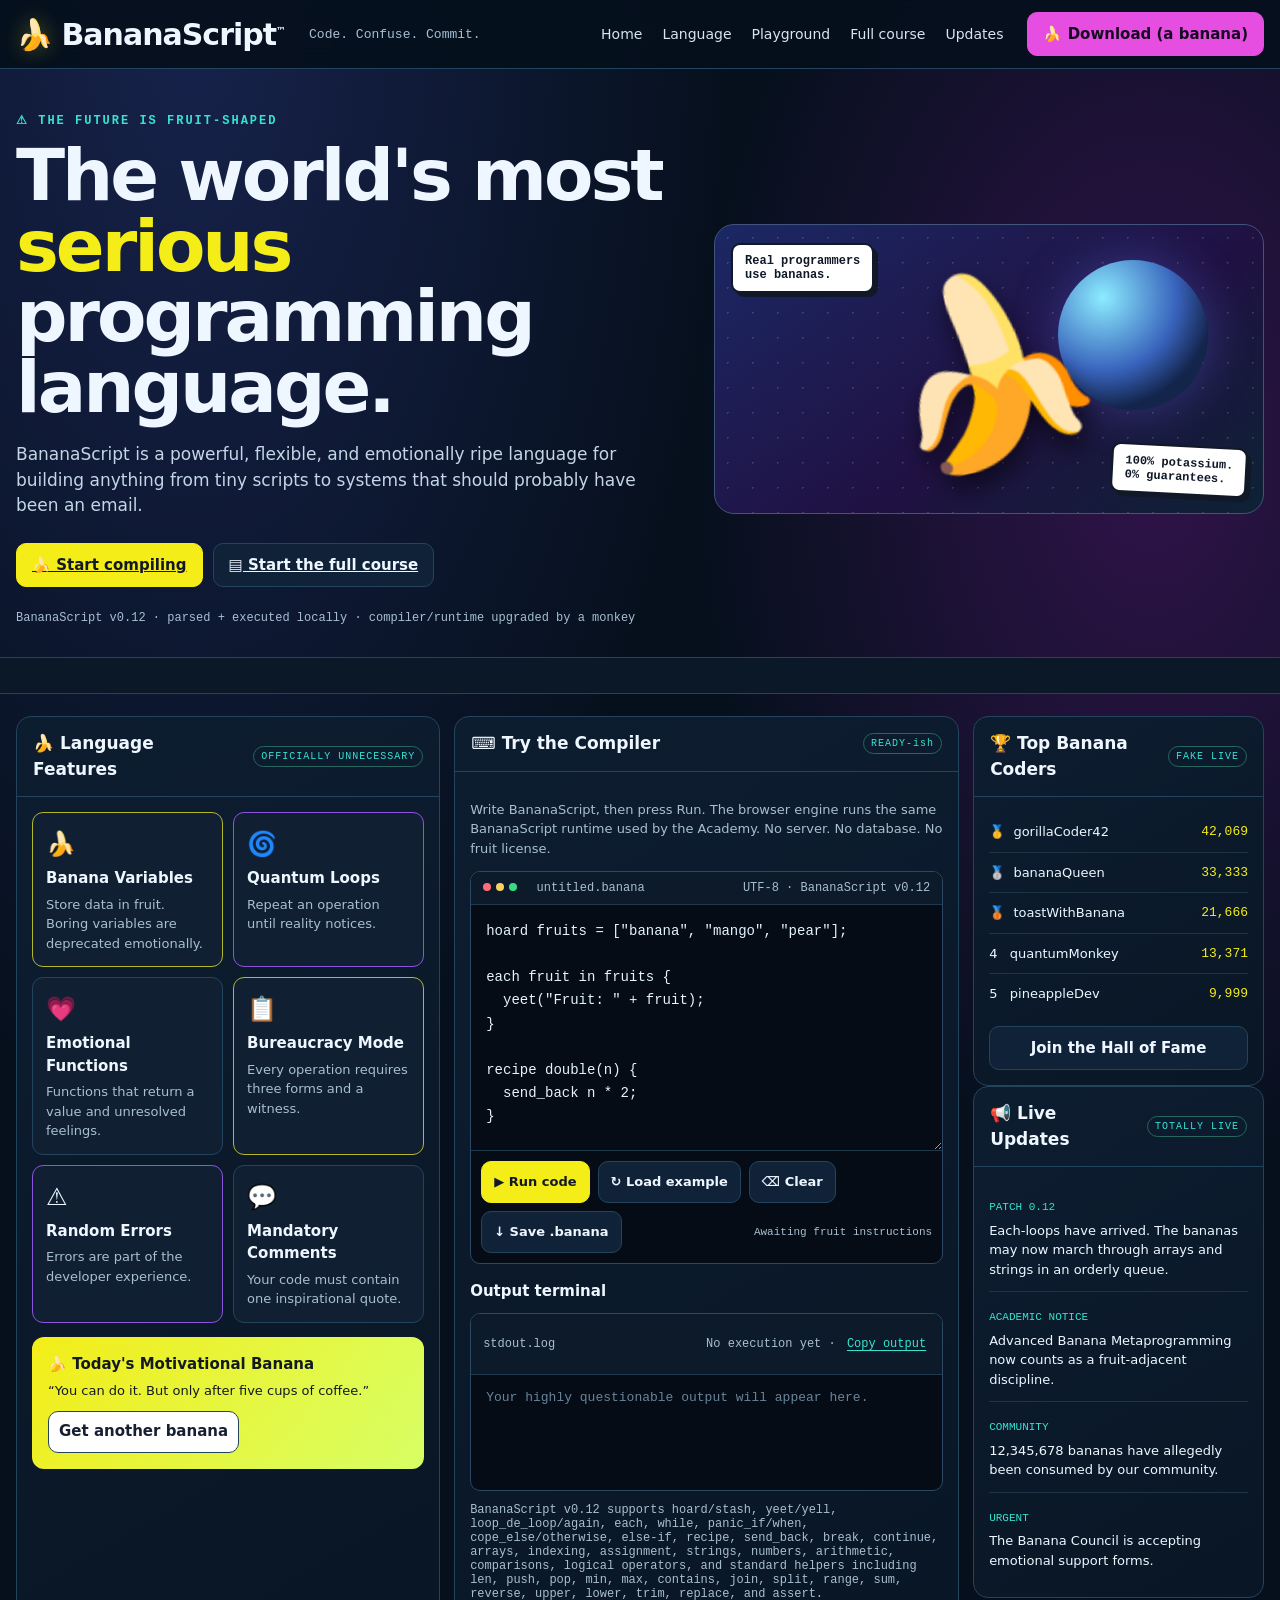
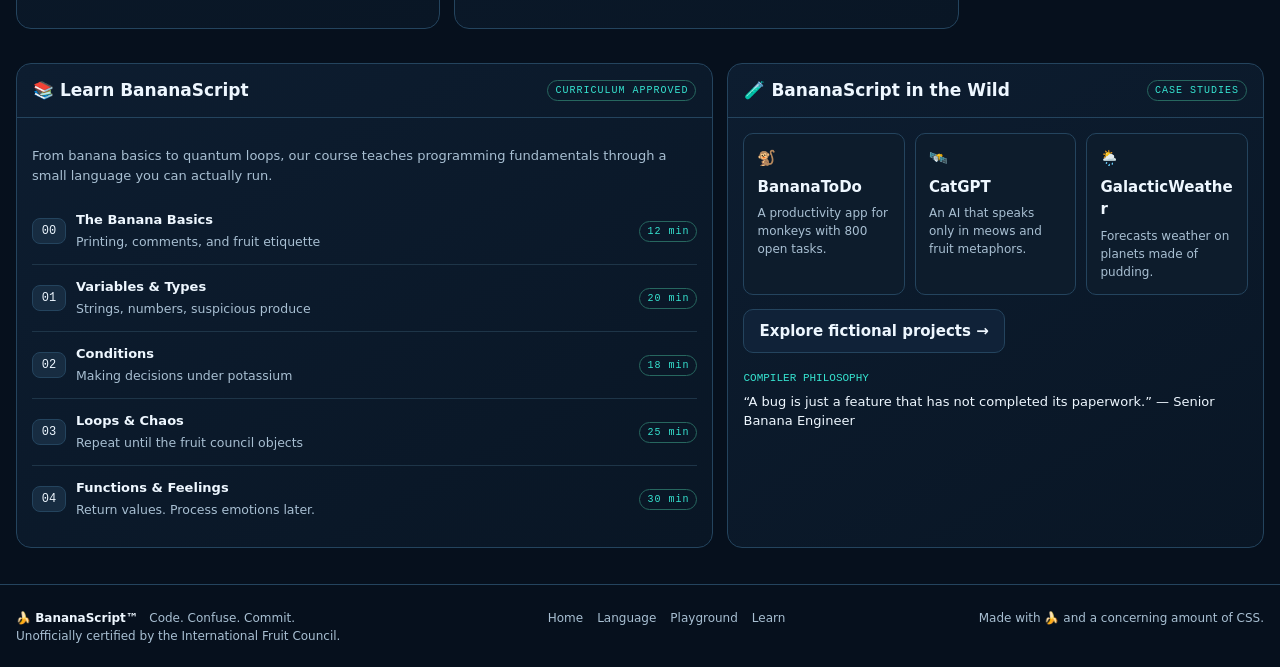
==== commit 5d6314ad: "Refresh BananaScript playground to v0.12" ====
--- a/index.html
+++ b/index.html
@@ -7,124 +7,27 @@
   <meta name="description" content="BananaScript: a deeply unserious programming language with a surprisingly real browser compiler.">
   <title>BananaScript — Code. Confuse. Commit.</title>
   <link rel="stylesheet" href="css/style.css">
-  <script src="js/banana.js?v=3" defer></script><script src="js/app.js?v=3" defer></script><script src="js/pwa.js" defer></script>
+  <script src="js/banana.js?v=5" defer></script><script src="js/app.js?v=3" defer></script><script src="js/pwa.js" defer></script>
 </head>
 <body>
-<header class="topbar">
-  <div class="wrap nav">
-    <a class="brand" href="#home"><span class="banana">🍌</span> BananaScript<sup>™</sup></a>
-    <span class="tagline">Code. Confuse. Commit.</span>
-    <nav class="navlinks" aria-label="Main navigation">
-      <a href="index.html">Home</a><a href="#language">Language</a><a href="#playground">Playground</a><a href="learn.html">Full course</a><a href="#updates">Updates</a>
-    </nav>
-    <div class="nav-actions"><button class="navbutton" id="installButton" hidden>⬇ Install app</button><button class="navbutton" id="bananaButton">🍌 Download (a banana)</button></div>
-  </div>
-</header>
+<header class="topbar"><div class="wrap nav"><a class="brand" href="#home"><span class="banana">🍌</span> BananaScript<sup>™</sup></a><span class="tagline">Code. Confuse. Commit.</span><nav class="navlinks" aria-label="Main navigation"><a href="index.html">Home</a><a href="#language">Language</a><a href="#playground">Playground</a><a href="learn.html">Full course</a><a href="#updates">Updates</a></nav><div class="nav-actions"><button class="navbutton" id="installButton" hidden>⬇ Install app</button><button class="navbutton" id="bananaButton">🍌 Download (a banana)</button></div></div></header>
 <main id="home">
-  <section class="wrap hero">
-    <div>
-      <div class="eyebrow">⚠ THE FUTURE IS FRUIT-SHAPED</div>
-      <h1>The world's most <span>serious</span> programming language.</h1>
-      <p>BananaScript is a powerful, flexible, and emotionally ripe language for building anything from tiny scripts to systems that should probably have been an email.</p>
-      <div class="actions"><a class="btn primary" href="#playground">🍌 Start compiling</a><a class="btn" href="learn.html">▤ Start the full course</a></div>
-      <div class="micro">BananaScript v0.11 · parsed + executed locally · compiler/runtime upgraded by a monkey</div>
-    </div>
-    <div class="hero-art" aria-label="A banana in a cosmic programming universe">
-      <div class="planet"></div><div class="bigbanana" aria-hidden="true">🍌</div>
-      <div class="floatnote note1">Real programmers<br>use bananas.</div>
-      <div class="floatnote note2">100% potassium.<br>0% guarantees.</div>
-    </div>
-  </section>
-  <div class="ticker" aria-hidden="true"><span>🍌 BREAKING: BANANAS DECLARED TURING-COMPLETE BY A PANEL OF THREE MONKEYS · NEW PATCH: FIXED A BUG, INTRODUCED A FRUIT · PLEASE DO NOT RUN THE COMPILER IN A MICROWAVE · THE BANANA COUNCIL IS WATCHING · </span></div>
-  <section class="wrap layout">
-    <section class="panel" id="language">
-      <div class="panelhead"><h2>🍌 Language Features</h2><span class="pill">OFFICIALLY UNNECESSARY</span></div>
-      <div class="panelbody">
-        <div class="featuregrid">
-          <article class="feature"><div class="emoji">🍌</div><h3>Banana Variables</h3><p>Store data in fruit. Boring variables are deprecated emotionally.</p></article>
-          <article class="feature"><div class="emoji">🌀</div><h3>Quantum Loops</h3><p>Repeat an operation until reality notices.</p></article>
-          <article class="feature"><div class="emoji">💗</div><h3>Emotional Functions</h3><p>Functions that return a value and unresolved feelings.</p></article>
-          <article class="feature"><div class="emoji">📋</div><h3>Bureaucracy Mode</h3><p>Every operation requires three forms and a witness.</p></article>
-          <article class="feature"><div class="emoji">⚠️</div><h3>Random Errors</h3><p>Errors are part of the developer experience.</p></article>
-          <article class="feature"><div class="emoji">💬</div><h3>Mandatory Comments</h3><p>Your code must contain one inspirational quote.</p></article>
-        </div>
-        <div class="bananaquote"><strong>🍌 Today's Motivational Banana</strong><p id="quote">“You can do it. But only after five cups of coffee.”</p><button class="btn quote-btn" id="quoteButton">Get another banana</button></div>
-      </div>
-    </section>
-    <section class="panel" id="playground">
-      <div class="panelhead"><h2>⌨ Try the Compiler</h2><span class="pill" id="compilerState">READY-ish</span></div>
-      <div class="panelbody">
-        <p class="intro">Write BananaScript, then press Run. The browser engine now runs the same BananaScript compiler front end used by the Academy: lex, parse, validate, then execute locally. No server. No database. No fruit license.</p>
-        <div class="codebox">
-          <div class="editorbar"><span><i class="dot red"></i><i class="dot yellow"></i><i class="dot green"></i> &nbsp;untitled.banana</span><span>UTF-8 · BananaScript</span></div>
-          <label class="sr" for="editor">BananaScript code editor</label>
-          <textarea class="editor" id="editor" spellcheck="false" autocapitalize="off" autocomplete="off">hoard banana = "yellow";
-hoard count = 3;
+<section class="wrap hero"><div><div class="eyebrow">⚠ THE FUTURE IS FRUIT-SHAPED</div><h1>The world's most <span>serious</span> programming language.</h1><p>BananaScript is a powerful, flexible, and emotionally ripe language for building anything from tiny scripts to systems that should probably have been an email.</p><div class="actions"><a class="btn primary" href="#playground">🍌 Start compiling</a><a class="btn" href="learn.html">▤ Start the full course</a></div><div class="micro">BananaScript v0.12 · parsed + executed locally · compiler/runtime upgraded by a monkey</div></div><div class="hero-art" aria-label="A banana in a cosmic programming universe"><div class="planet"></div><div class="bigbanana" aria-hidden="true">🍌</div><div class="floatnote note1">Real programmers<br>use bananas.</div><div class="floatnote note2">100% potassium.<br>0% guarantees.</div></div></section>
+<div class="ticker" aria-hidden="true"><span>🍌 BREAKING: BANANAS DECLARED Turing-COMPLETE BY A PANEL OF THREE MONKEYS · NEW PATCH: EACH LOOPS HAVE ARRIVED · PLEASE DO NOT RUN THE COMPILER IN A MICROWAVE · THE BANANA COUNCIL IS WATCHING · </span></div>
+<section class="wrap layout"><section class="panel" id="language"><div class="panelhead"><h2>🍌 Language Features</h2><span class="pill">OFFICIALLY UNNECESSARY</span></div><div class="panelbody"><div class="featuregrid"><article class="feature"><div class="emoji">🍌</div><h3>Banana Variables</h3><p>Store data in fruit. Boring variables are deprecated emotionally.</p></article><article class="feature"><div class="emoji">🌀</div><h3>Quantum Loops</h3><p>Repeat an operation until reality notices.</p></article><article class="feature"><div class="emoji">💗</div><h3>Emotional Functions</h3><p>Functions that return a value and unresolved feelings.</p></article><article class="feature"><div class="emoji">📋</div><h3>Bureaucracy Mode</h3><p>Every operation requires three forms and a witness.</p></article><article class="feature"><div class="emoji">⚠️</div><h3>Random Errors</h3><p>Errors are part of the developer experience.</p></article><article class="feature"><div class="emoji">💬</div><h3>Mandatory Comments</h3><p>Your code must contain one inspirational quote.</p></article></div><div class="bananaquote"><strong>🍌 Today's Motivational Banana</strong><p id="quote">“You can do it. But only after five cups of coffee.”</p><button class="btn quote-btn" id="quoteButton">Get another banana</button></div></div></section>
+<section class="panel" id="playground"><div class="panelhead"><h2>⌨ Try the Compiler</h2><span class="pill" id="compilerState">READY-ish</span></div><div class="panelbody"><p class="intro">Write BananaScript, then press Run. The browser engine runs the same BananaScript runtime used by the Academy. No server. No database. No fruit license.</p><div class="codebox"><div class="editorbar"><span><i class="dot red"></i><i class="dot yellow"></i><i class="dot green"></i> &nbsp;untitled.banana</span><span>UTF-8 · BananaScript v0.12</span></div><label class="sr" for="editor">BananaScript code editor</label><textarea class="editor" id="editor" spellcheck="false" autocapitalize="off" autocomplete="off">hoard fruits = ["banana", "mango", "pear"];
 
-yeet("Banana status: " + banana);
-loop_de_loop count {
-  yeet("Banana #" + count);
-  count = count - 1;
+each fruit in fruits {
+  yeet("Fruit: " + fruit);
 }
 
-panic_if (banana == "yellow") {
-  yeet("Potassium protocol: APPROVED");
-} cope_else {
-  yeet("Please contact Fruit Support.");
-}</textarea>
-          <div class="toolbar"><button class="btn primary" id="runButton">▶ Run code</button><button class="btn" id="exampleButton">↻ Load example</button><button class="btn" id="clearButton">⌫ Clear</button><button class="btn" id="saveCodeButton">↓ Save .banana</button><span class="status" id="status">Awaiting fruit instructions</span></div>
-        </div>
-        <h3 class="subheading">Output terminal</h3>
-        <div class="codebox"><div class="editorbar"><span>stdout.log</span><span><span id="runtime">No execution yet</span> · <button class="text-button" id="copyOutputButton" type="button">Copy output</button></span></div><pre class="output" id="output" aria-live="polite"></pre></div>
-        <p class="micro footnote">Banana dialect: hoard, yeet(), loop_de_loop, panic_if, cope_else, recipe, send_back, break, continue. Classic forms (let, print, repeat, if, else) also work. Includes functions, arrays, indexing, assignment, strings, numbers, arithmetic, comparisons, loop controls, and an expanded standard library: len, push, pop, min, max, contains, join, split, range, sum, reverse, upper, lower, trim, replace, and assert. Maximum 1,000 loop iterations. The compiler does not execute JavaScript.</p>
-      </div>
-    </section>
-    <aside class="sidecol">
-      <section class="panel">
-        <div class="panelhead"><h3>🏆 Top Banana Coders</h3><span class="pill">FAKE LIVE</span></div>
-        <div class="panelbody">
-          <div class="rankrow"><span>🥇 &nbsp;gorillaCoder42</span><span>42,069</span></div>
-          <div class="rankrow"><span>🥈 &nbsp;bananaQueen</span><span>33,333</span></div>
-          <div class="rankrow"><span>🥉 &nbsp;toastWithBanana</span><span>21,666</span></div>
-          <div class="rankrow"><span>4 &nbsp; quantumMonkey</span><span>13,371</span></div>
-          <div class="rankrow"><span>5 &nbsp; pineappleDev</span><span>9,999</span></div>
-          <button class="btn full" id="hallButton">Join the Hall of Fame</button>
-        </div>
-      </section>
-      <section class="panel" id="updates">
-        <div class="panelhead"><h3>📢 Live Updates</h3><span class="pill">TOTALLY LIVE</span></div>
-        <div class="panelbody">
-          <article class="notice"><small>PATCH 0.8</small><p>BananaScript released. Stability remains a philosophical question.</p></article>
-          <article class="notice"><small>ACADEMIC NOTICE</small><p>Advanced Banana Metaprogramming now counts as a fruit-adjacent discipline.</p></article>
-          <article class="notice"><small>COMMUNITY</small><p>12,345,678 bananas have allegedly been consumed by our community.</p></article>
-          <article class="notice"><small>URGENT</small><p>The Banana Council is accepting emotional support forms.</p></article>
-        </div>
-      </section>
-    </aside>
-  </section>
-  <section class="wrap bottomgrid" id="learn">
-    <section class="panel">
-      <div class="panelhead"><h2>📚 Learn BananaScript</h2><span class="pill">CURRICULUM APPROVED</span></div>
-      <div class="panelbody">
-        <p class="intro">From banana basics to quantum loops, our course will teach you everything you need to know (and possibly a few things you don't).</p>
-        <div class="lessonrow"><span class="lessonnum">00</span><div><strong>The Banana Basics</strong><small>Printing, comments, and fruit etiquette</small></div><span class="pill">12 min</span></div>
-        <div class="lessonrow"><span class="lessonnum">01</span><div><strong>Variables &amp; Types</strong><small>Strings, numbers, suspicious produce</small></div><span class="pill">20 min</span></div>
-        <div class="lessonrow"><span class="lessonnum">02</span><div><strong>Conditions</strong><small>Making decisions under potassium</small></div><span class="pill">18 min</span></div>
-        <div class="lessonrow"><span class="lessonnum">03</span><div><strong>Loops &amp; Chaos</strong><small>Repeat until the fruit council objects</small></div><span class="pill">25 min</span></div>
-        <div class="lessonrow"><span class="lessonnum">04</span><div><strong>Functions &amp; Feelings</strong><small>Return values. Process emotions later.</small></div><span class="pill">30 min</span></div>
-      </div>
-    </section>
-    <section class="panel">
-      <div class="panelhead"><h2>🧪 BananaScript in the Wild</h2><span class="pill">CASE STUDIES</span></div>
-      <div class="panelbody">
-        <div class="docs"><article class="doc"><span>🐒</span><strong>BananaToDo</strong><p>A productivity app for monkeys with 800 open tasks.</p></article><article class="doc"><span>🛰️</span><strong>CatGPT</strong><p>An AI that speaks only in meows and fruit metaphors.</p></article><article class="doc"><span>🌦️</span><strong>GalacticWeather</strong><p>Forecasts weather on planets made of pudding.</p></article></div>
-        <button class="btn projects-btn" id="projectsButton">Explore fictional projects →</button>
-        <article class="notice"><small>COMPILER PHILOSOPHY</small><p>“A bug is just a feature that has not completed its paperwork.” — Senior Banana Engineer</p></article>
-      </div>
-    </section>
-  </section>
+recipe double(n) {
+  send_back n * 2;
+}
+
+yeet("Twice: " + double(21));</textarea><div class="toolbar"><button class="btn primary" id="runButton">▶ Run code</button><button class="btn" id="exampleButton">↻ Load example</button><button class="btn" id="clearButton">⌫ Clear</button><button class="btn" id="saveCodeButton">↓ Save .banana</button><span class="status" id="status">Awaiting fruit instructions</span></div></div><h3 class="subheading">Output terminal</h3><div class="codebox"><div class="editorbar"><span>stdout.log</span><span><span id="runtime">No execution yet</span> · <button class="text-button" id="copyOutputButton" type="button">Copy output</button></span></div><pre class="output" id="output" aria-live="polite"></pre></div><p class="micro footnote">BananaScript v0.12 supports hoard/stash, yeet/yell, loop_de_loop/again, each, while, panic_if/when, cope_else/otherwise, else-if, recipe, send_back, break, continue, arrays, indexing, assignment, strings, numbers, arithmetic, comparisons, logical operators, and standard helpers including len, push, pop, min, max, contains, join, split, range, sum, reverse, upper, lower, trim, replace, and assert.</p></div></section>
+<aside class="sidecol"><section class="panel"><div class="panelhead"><h3>🏆 Top Banana Coders</h3><span class="pill">FAKE LIVE</span></div><div class="panelbody"><div class="rankrow"><span>🥇 &nbsp;gorillaCoder42</span><span>42,069</span></div><div class="rankrow"><span>🥈 &nbsp;bananaQueen</span><span>33,333</span></div><div class="rankrow"><span>🥉 &nbsp;toastWithBanana</span><span>21,666</span></div><div class="rankrow"><span>4 &nbsp; quantumMonkey</span><span>13,371</span></div><div class="rankrow"><span>5 &nbsp; pineappleDev</span><span>9,999</span></div><button class="btn full" id="hallButton">Join the Hall of Fame</button></div></section><section class="panel" id="updates"><div class="panelhead"><h3>📢 Live Updates</h3><span class="pill">TOTALLY LIVE</span></div><div class="panelbody"><article class="notice"><small>PATCH 0.12</small><p>Each-loops have arrived. The bananas may now march through arrays and strings in an orderly queue.</p></article><article class="notice"><small>ACADEMIC NOTICE</small><p>Advanced Banana Metaprogramming now counts as a fruit-adjacent discipline.</p></article><article class="notice"><small>COMMUNITY</small><p>12,345,678 bananas have allegedly been consumed by our community.</p></article><article class="notice"><small>URGENT</small><p>The Banana Council is accepting emotional support forms.</p></article></div></section></aside></section>
+<section class="wrap bottomgrid" id="learn"><section class="panel"><div class="panelhead"><h2>📚 Learn BananaScript</h2><span class="pill">CURRICULUM APPROVED</span></div><div class="panelbody"><p class="intro">From banana basics to quantum loops, our course teaches programming fundamentals through a small language you can actually run.</p><div class="lessonrow"><span class="lessonnum">00</span><div><strong>The Banana Basics</strong><small>Printing, comments, and fruit etiquette</small></div><span class="pill">12 min</span></div><div class="lessonrow"><span class="lessonnum">01</span><div><strong>Variables &amp; Types</strong><small>Strings, numbers, suspicious produce</small></div><span class="pill">20 min</span></div><div class="lessonrow"><span class="lessonnum">02</span><div><strong>Conditions</strong><small>Making decisions under potassium</small></div><span class="pill">18 min</span></div><div class="lessonrow"><span class="lessonnum">03</span><div><strong>Loops &amp; Chaos</strong><small>Repeat until the fruit council objects</small></div><span class="pill">25 min</span></div><div class="lessonrow"><span class="lessonnum">04</span><div><strong>Functions &amp; Feelings</strong><small>Return values. Process emotions later.</small></div><span class="pill">30 min</span></div></div></section><section class="panel"><div class="panelhead"><h2>🧪 BananaScript in the Wild</h2><span class="pill">CASE STUDIES</span></div><div class="panelbody"><div class="docs"><article class="doc"><span>🐒</span><strong>BananaToDo</strong><p>A productivity app for monkeys with 800 open tasks.</p></article><article class="doc"><span>🛰️</span><strong>CatGPT</strong><p>An AI that speaks only in meows and fruit metaphors.</p></article><article class="doc"><span>🌦️</span><strong>GalacticWeather</strong><p>Forecasts weather on planets made of pudding.</p></article></div><button class="btn projects-btn" id="projectsButton">Explore fictional projects →</button><article class="notice"><small>COMPILER PHILOSOPHY</small><p>“A bug is just a feature that has not completed its paperwork.” — Senior Banana Engineer</p></article></div></section></section>
 </main>
-<footer class="footer"><div class="wrap footerinner"><div><strong>🍌 BananaScript™</strong> &nbsp; Code. Confuse. Commit.<br><span>Unofficially certified by the International Fruit Council.</span></div><div><a href="#home">Home</a><a href="#language">Language</a><a href="#playground">Playground</a><a href="#learn">Learn</a></div><div>Made with 🍌 and a concerning amount of CSS.</div></div></footer>
-<div class="toast" id="toast" role="status"></div>
-</body>
-</html>+<footer class="footer"><div class="wrap footerinner"><div><strong>🍌 BananaScript™</strong> &nbsp; Code. Confuse. Commit.<br><span>Unofficially certified by the International Fruit Council.</span></div><div><a href="#home">Home</a><a href="#language">Language</a><a href="#playground">Playground</a><a href="#learn">Learn</a></div><div>Made with 🍌 and a concerning amount of CSS.</div></div></footer><div class="toast" id="toast" role="status"></div>
+</body></html>
